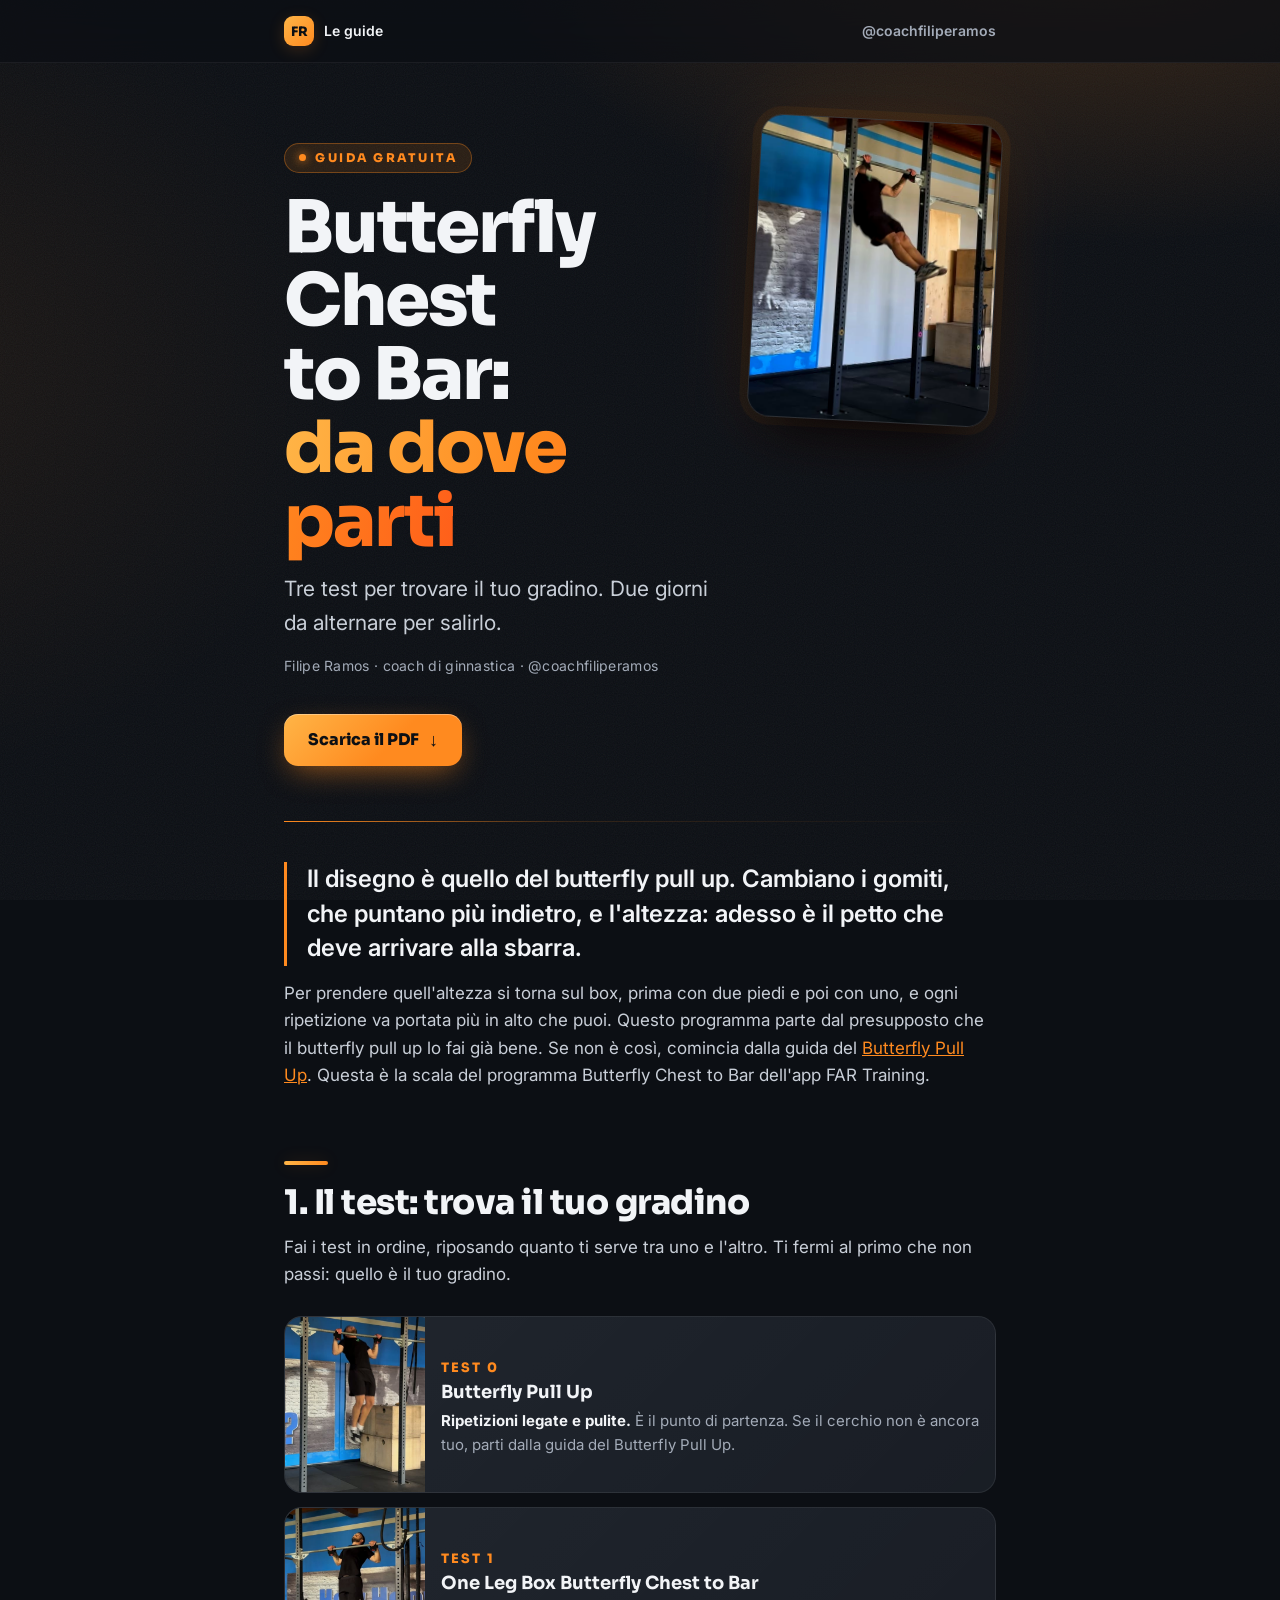
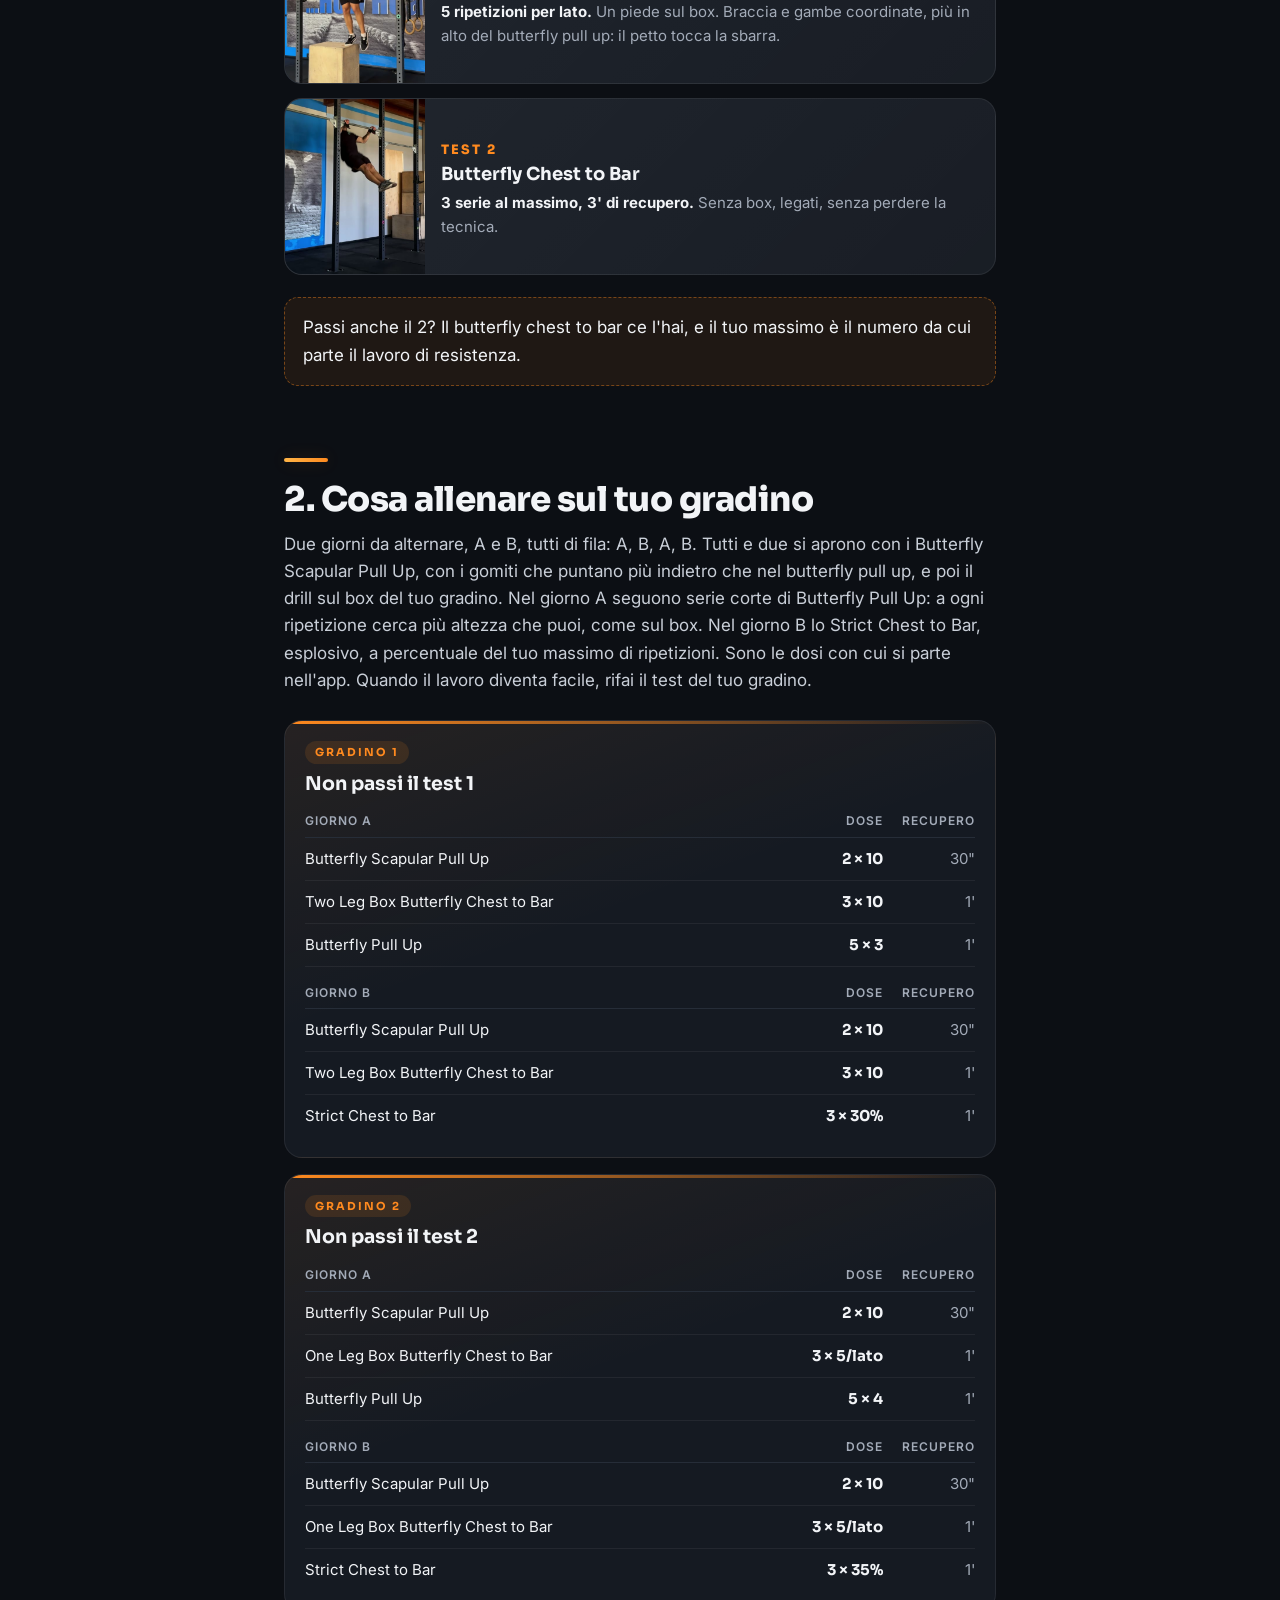
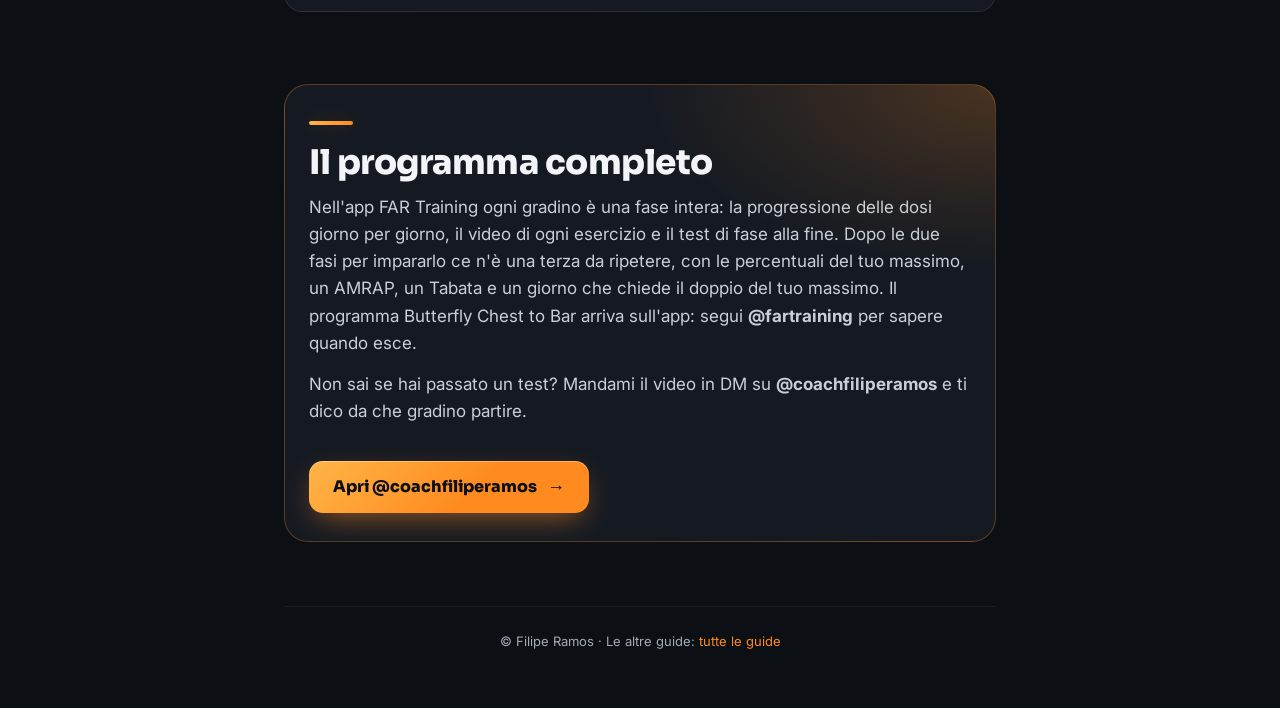
==== butterfly-chest-to-bar/index.html @ 926d88e2 "Guide gratuite: Butterfly Pull Up e Butterfly Chest to Bar Co-Authored-By: Claude Opus 5.5 <noreply@" ====
<!doctype html>
<html lang="it">
<head>
<meta charset="utf-8">
<meta name="viewport" content="width=device-width, initial-scale=1">
<title>Butterfly Chest to Bar: da dove parti · Filipe Ramos</title>
<meta name="description" content="Tre test per trovare il tuo gradino nel Butterfly Chest to Bar, e i due giorni da alternare per salirlo. Guida gratuita di Filipe Ramos.">
<link rel="preconnect" href="https://fonts.googleapis.com">
<link rel="preconnect" href="https://fonts.gstatic.com" crossorigin>
<link href="https://fonts.googleapis.com/css2?family=Sora:wght@700;800&family=Inter:wght@400;600;700&display=swap" rel="stylesheet">
<link rel="stylesheet" href="../stile.css">
</head>
<body>
<main class="guida">
<nav class="barra solo-web"><a class="marchio" href="../"><b>FR</b> Le guide</a><a class="ig" href="https://www.instagram.com/coachfiliperamos/">@coachfiliperamos</a></nav>
<header class="testa">
  <img class="testa-foto solo-web" src="img/butterfly-chest-to-bar.jpg" alt="">
  <p class="etichetta">Guida gratuita</p>
  <h1>Butterfly Chest to Bar:<br><span>da dove parti</span></h1>
  <p class="sotto">Tre test per trovare il tuo gradino. Due giorni da alternare per salirlo.</p>
  <p class="autore">Filipe Ramos · coach di ginnastica · @coachfiliperamos</p>
  <a class="bottone solo-web" href="../pdf/Filipe-Ramos_Butterfly-Chest-to-Bar.pdf" download>Scarica il PDF</a>
</header>

<section>
  <p class="apertura">Il disegno è quello del butterfly pull up. Cambiano i gomiti, che puntano più indietro, e l'altezza: adesso è il petto che deve arrivare alla sbarra.</p>
  <p>Per prendere quell'altezza si torna sul box, prima con due piedi e poi con uno, e ogni ripetizione va portata più in alto che puoi. Questo programma parte dal presupposto che il butterfly pull up lo fai già bene. Se non è così, comincia dalla guida del <a href="../butterfly-pull-up/">Butterfly Pull Up</a>. Questa è la scala del programma Butterfly Chest to Bar dell'app FAR Training.</p>
</section>

<section>
  <h2>1. Il test: trova il tuo gradino</h2>
  <p>Fai i test in ordine, riposando quanto ti serve tra uno e l'altro. Ti fermi al primo che non passi: quello è il tuo gradino.</p>

  <ol class="scala">
    <li>
      <img src="img/butterfly-pull-ups.jpg" alt="Butterfly Pull Up">
      <div><span class="n">0</span><h3>Butterfly Pull Up</h3>
      <p><b>Ripetizioni legate e pulite.</b> È il punto di partenza. Se il cerchio non è ancora tuo, parti dalla guida del Butterfly Pull Up.</p></div>
    </li>
    <li>
      <img src="img/one-leg-box-butterfly-chest-to-bar.jpg" alt="One Leg Box Butterfly Chest to Bar">
      <div><span class="n">1</span><h3>One Leg Box Butterfly Chest to Bar</h3>
      <p><b>5 ripetizioni per lato.</b> Un piede sul box. Braccia e gambe coordinate, più in alto del butterfly pull up: il petto tocca la sbarra.</p></div>
    </li>
    <li>
      <img src="img/butterfly-chest-to-bar.jpg" alt="Butterfly Chest to Bar">
      <div><span class="n">2</span><h3>Butterfly Chest to Bar</h3>
      <p><b>3 serie al massimo, 3' di recupero.</b> Senza box, legati, senza perdere la tecnica.</p></div>
    </li>
  </ol>
  <p class="nota">Passi anche il 2? Il butterfly chest to bar ce l'hai, e il tuo massimo è il numero da cui parte il lavoro di resistenza.</p>
</section>

<section class="pagina-nuova">
  <h2>2. Cosa allenare sul tuo gradino</h2>
  <p>Due giorni da alternare, A e B, tutti di fila: A, B, A, B. Tutti e due si aprono con i Butterfly Scapular Pull Up, con i gomiti che puntano più indietro che nel butterfly pull up, e poi il drill sul box del tuo gradino. Nel giorno A seguono serie corte di Butterfly Pull Up: a ogni ripetizione cerca più altezza che puoi, come sul box. Nel giorno B lo Strict Chest to Bar, esplosivo, a percentuale del tuo massimo di ripetizioni. Sono le dosi con cui si parte nell'app. Quando il lavoro diventa facile, rifai il test del tuo gradino.</p>

  <div class="fasi">
    <div class="fase">
      <h3><span>Gradino 1</span> Non passi il test 1</h3>
      <table>
        <tr><th>Giorno A</th><th>Dose</th><th>Recupero</th></tr>
        <tr><td>Butterfly Scapular Pull Up</td><td>2 × 10</td><td>30"</td></tr>
        <tr><td>Two Leg Box Butterfly Chest to Bar</td><td>3 × 10</td><td>1'</td></tr>
        <tr><td>Butterfly Pull Up</td><td>5 × 3</td><td>1'</td></tr>
        <tr class="giorno"><th>Giorno B</th><th>Dose</th><th>Recupero</th></tr>
        <tr><td>Butterfly Scapular Pull Up</td><td>2 × 10</td><td>30"</td></tr>
        <tr><td>Two Leg Box Butterfly Chest to Bar</td><td>3 × 10</td><td>1'</td></tr>
        <tr><td>Strict Chest to Bar</td><td>3 × 30%</td><td>1'</td></tr>
      </table>
    </div>
    <div class="fase">
      <h3><span>Gradino 2</span> Non passi il test 2</h3>
      <table>
        <tr><th>Giorno A</th><th>Dose</th><th>Recupero</th></tr>
        <tr><td>Butterfly Scapular Pull Up</td><td>2 × 10</td><td>30"</td></tr>
        <tr><td>One Leg Box Butterfly Chest to Bar</td><td>3 × 5/lato</td><td>1'</td></tr>
        <tr><td>Butterfly Pull Up</td><td>5 × 4</td><td>1'</td></tr>
        <tr class="giorno"><th>Giorno B</th><th>Dose</th><th>Recupero</th></tr>
        <tr><td>Butterfly Scapular Pull Up</td><td>2 × 10</td><td>30"</td></tr>
        <tr><td>One Leg Box Butterfly Chest to Bar</td><td>3 × 5/lato</td><td>1'</td></tr>
        <tr><td>Strict Chest to Bar</td><td>3 × 35%</td><td>1'</td></tr>
      </table>
    </div>
  </div>
</section>

<section class="chiusura">
  <h2>Il programma completo</h2>
  <p>Nell'app FAR Training ogni gradino è una fase intera: la progressione delle dosi giorno per giorno, il video di ogni esercizio e il test di fase alla fine. Dopo le due fasi per impararlo ce n'è una terza da ripetere, con le percentuali del tuo massimo, un AMRAP, un Tabata e un giorno che chiede il doppio del tuo massimo. Il programma Butterfly Chest to Bar arriva sull'app: segui <b>@fartraining</b> per sapere quando esce.</p>
  <p>Non sai se hai passato un test? Mandami il video in DM su <b>@coachfiliperamos</b> e ti dico da che gradino partire.</p>
  <a class="bottone solo-web" href="https://www.instagram.com/coachfiliperamos/">Apri @coachfiliperamos</a>
</section>

<footer>© Filipe Ramos · Le altre guide: <a href="../">tutte le guide</a></footer>
</main>
</body>
</html>
---- stile.css ----
:root {
  --fundo: #0c0f14;
  --carta: #151a22;
  --linha: #262d38;
  --testo: #f2f4f7;
  --tenue: #a3abb8;
  --arancio: #FF8A1F;
}
* { box-sizing: border-box; }
html { -webkit-text-size-adjust: 100%; }
body { margin: 0; background: var(--fundo); color: var(--testo); font: 400 17px/1.6 'Inter', system-ui, sans-serif; }
.guida { max-width: 720px; margin: 0 auto; padding: 32px 16px 48px; }
h1, h2, h3 { font-family: 'Sora', 'Inter', sans-serif; line-height: 1.15; margin: 0; }
h1 { font-weight: 800; font-size: clamp(36px, 9vw, 56px); letter-spacing: -1px; }
h2 { font-weight: 800; font-size: 26px; margin: 48px 0 12px; color: var(--arancio); }
h3 { font-weight: 700; font-size: 18px; }
p { margin: 0 0 14px; }
a { color: var(--arancio); }
b { font-weight: 700; }

.testa { padding: 8px 0 24px; border-bottom: 1px solid var(--linha); }
.etichetta { display: inline-block; background: var(--arancio); color: var(--fundo); font: 800 13px/1 'Sora', sans-serif;
  letter-spacing: 2px; text-transform: uppercase; padding: 7px 10px; border-radius: 6px; margin-bottom: 18px; }
.sotto { font-size: 20px; color: var(--tenue); margin-top: 14px; }
.autore { font-size: 14px; color: var(--tenue); }
.bottone { display: inline-block; margin-top: 10px; background: var(--arancio); color: var(--fundo); text-decoration: none;
  font: 800 16px/1 'Sora', sans-serif; padding: 16px 22px; border-radius: 12px; }
.apertura { font-size: 20px; font-weight: 600; margin-top: 28px; }

.scala { list-style: none; padding: 0; margin: 20px 0 0; display: grid; gap: 12px; }
.scala li { display: grid; grid-template-columns: 110px 1fr; gap: 14px; align-items: center; background: var(--carta);
  border: 1px solid var(--linha); border-radius: 14px; overflow: hidden; break-inside: avoid; }
.scala img { width: 110px; height: 138px; object-fit: cover; display: block; }
.scala li div { padding: 10px 14px 10px 0; }
.scala p { margin: 6px 0 0; font-size: 15px; color: var(--tenue); }
.scala p b { color: var(--testo); }
.n { display: inline-flex; width: 30px; height: 30px; border-radius: 15px; background: var(--arancio); color: var(--fundo);
  font: 800 15px/30px 'Sora', sans-serif; justify-content: center; margin-bottom: 6px; }
.nota { margin-top: 16px; color: var(--tenue); }

.fasi { display: grid; gap: 14px; margin-top: 18px; }
.fase { background: var(--carta); border: 1px solid var(--linha); border-radius: 14px; padding: 16px; break-inside: avoid; }
.fase h3 span { display: block; color: var(--arancio); font-size: 13px; letter-spacing: 2px; text-transform: uppercase; margin-bottom: 4px; }
.foto-fase { display: none; }
table { width: 100%; border-collapse: collapse; margin-top: 12px; font-size: 15px; }
th { text-align: left; color: var(--tenue); font-weight: 600; font-size: 12px; text-transform: uppercase; letter-spacing: 1px;
  padding: 0 0 6px; border-bottom: 1px solid var(--linha); }
td { padding: 9px 0; border-bottom: 1px solid var(--linha); vertical-align: top; }
td:nth-child(2), td:nth-child(3), th:nth-child(2), th:nth-child(3) { width: 74px; text-align: right; white-space: nowrap; padding-left: 10px; }
td:nth-child(3), th:nth-child(3) { width: 92px; }
tr:last-child td { border-bottom: 0; }
tr.giorno th { padding-top: 16px; }
td small { color: var(--tenue); font-size: 0.85em; }

.chiusura { margin-top: 8px; }
footer { margin-top: 48px; padding-top: 16px; border-top: 1px solid var(--linha); color: var(--tenue); font-size: 13px; }

/* indice */
.elenco { display: grid; gap: 14px; margin-top: 24px; }
.carta { display: grid; grid-template-columns: 96px 1fr; gap: 14px; align-items: center; background: var(--carta); border: 1px solid var(--linha);
  border-radius: 14px; overflow: hidden; color: var(--testo); text-decoration: none; }
.carta img { width: 96px; height: 120px; object-fit: cover; display: block; }
.carta div { padding: 12px 14px 12px 0; }
.carta p { margin: 6px 0 0; color: var(--tenue); font-size: 15px; }

/* schermo: solo il sito; il PDF usa le regole di sopra e quelle di stampa */
@media screen {
  :root { --arancio-2: #FFB547; --vetro: rgba(255,255,255,0.035); --bagliore: rgba(255,138,31,0.18); }
  html { scroll-behavior: smooth; }
  body {
    background:
      radial-gradient(900px 520px at 85% -120px, rgba(255,138,31,0.22), transparent 70%),
      radial-gradient(700px 600px at -10% 40%, rgba(255,138,31,0.07), transparent 70%),
      var(--fundo);
    background-attachment: fixed;
  }
  html, body { overflow-x: clip; }
  body::before { content: ""; position: fixed; inset: 0; pointer-events: none; z-index: 0; opacity: .06;
    background-image: url("data:image/svg+xml,%3Csvg xmlns='http://www.w3.org/2000/svg' width='160' height='160'%3E%3Cfilter id='g'%3E%3CfeTurbulence type='fractalNoise' baseFrequency='.9' numOctaves='2' stitchTiles='stitch'/%3E%3C/filter%3E%3Crect width='100%25' height='100%25' filter='url(%23g)'/%3E%3C/svg%3E"); }
  ::selection { background: var(--arancio); color: var(--fundo); }
  .guida { position: relative; z-index: 1; max-width: 760px; padding-top: 0; }

  /* barra in alto */
  .barra { position: sticky; top: 0; z-index: 5; display: flex; justify-content: space-between; align-items: center;
    margin: 0 calc(50% - 50vw); padding: 14px calc(50vw - 50%); background: rgba(12,15,20,0.72); backdrop-filter: blur(14px);
    -webkit-backdrop-filter: blur(14px); border-bottom: 1px solid rgba(255,255,255,0.06); }
  .barra a { color: var(--testo); text-decoration: none; font: 600 14px/1 'Inter', sans-serif; }
  .marchio { display: inline-flex; align-items: center; gap: 10px; }
  .marchio b { display: inline-grid; place-items: center; width: 30px; height: 30px; border-radius: 9px; font: 800 13px/1 'Sora', sans-serif;
    color: var(--fundo); background: linear-gradient(135deg, var(--arancio-2), var(--arancio)); box-shadow: 0 4px 16px var(--bagliore); }
  .barra .ig { color: var(--tenue); transition: color .2s; }
  .barra .ig:hover { color: var(--arancio); }

  /* testata con foto */
  .testa { position: relative; padding: 56px 0 40px; border-bottom: 0; isolation: isolate; }
  .testa::after { content: ""; position: absolute; left: 0; right: 0; bottom: 0; height: 1px;
    background: linear-gradient(90deg, var(--arancio), rgba(255,138,31,0.15) 40%, transparent); }
  .testa > :not(.testa-foto):not(.ventaglio) { position: relative; z-index: 1; }
  .testa-foto { position: absolute; z-index: 0; top: 24px; right: -16px; width: 62%; max-width: 340px; aspect-ratio: 4 / 5;
    object-fit: cover; opacity: .7; filter: saturate(1.1) contrast(1.05);
    -webkit-mask-image: linear-gradient(to left, #000 35%, transparent), linear-gradient(to top, transparent, #000 40%);
    -webkit-mask-composite: source-in; mask-image: linear-gradient(to left, #000 35%, transparent), linear-gradient(to top, transparent, #000 40%);
    mask-composite: intersect; }
  h1 { font-size: clamp(42px, 11vw, 72px); letter-spacing: -2px; line-height: 1.02; text-wrap: balance; }
  h1 span { background: linear-gradient(100deg, var(--arancio-2), var(--arancio) 55%, #ff5e1a);
    -webkit-background-clip: text; background-clip: text; color: transparent; }
  .etichetta { background: rgba(255,138,31,0.12); color: var(--arancio); border: 1px solid rgba(255,138,31,0.35);
    border-radius: 999px; padding: 8px 14px; font-size: 12px; letter-spacing: 2.5px; }
  .etichetta::before { content: ""; display: inline-block; width: 7px; height: 7px; border-radius: 50%; background: var(--arancio);
    margin-right: 9px; vertical-align: 1px; box-shadow: 0 0 10px var(--arancio); animation: battito 2s ease-in-out infinite; }
  .sotto { font-size: clamp(18px, 4.6vw, 21px); color: #c9cfd8; max-width: 30ch; }
  .autore { margin-top: 16px; letter-spacing: .3px; }

  .bottone { position: relative; display: inline-flex; align-items: center; gap: 10px; margin-top: 22px; padding: 17px 24px;
    background: linear-gradient(135deg, var(--arancio-2), var(--arancio) 60%); border-radius: 14px;
    box-shadow: 0 10px 30px -8px rgba(255,138,31,0.6), inset 0 1px 0 rgba(255,255,255,0.35);
    transition: transform .2s ease, box-shadow .2s ease; }
  .bottone::after { content: "→"; font-size: 18px; transition: transform .2s ease; }
  .bottone[download]::after { content: "↓"; }
  .bottone:hover { transform: translateY(-2px); box-shadow: 0 16px 40px -8px rgba(255,138,31,0.75), inset 0 1px 0 rgba(255,255,255,0.35); }
  .bottone:hover::after { transform: translateX(3px); }
  .bottone[download]:hover::after { transform: translateY(2px); }

  /* testo */
  .apertura { font-size: clamp(20px, 5vw, 24px); line-height: 1.45; margin-top: 40px; padding-left: 20px;
    border-left: 3px solid var(--arancio); color: var(--testo); }
  section > p:not(.apertura):not(.nota) { color: #c9cfd8; }
  h2 { position: relative; margin-top: 72px; padding-top: 22px; font-size: clamp(26px, 6.4vw, 34px); letter-spacing: -.5px;
    color: var(--testo); }
  h2::before { content: ""; position: absolute; top: 0; left: 0; width: 44px; height: 4px; border-radius: 4px;
    background: linear-gradient(90deg, var(--arancio-2), var(--arancio)); box-shadow: 0 0 16px var(--bagliore); }

  /* la scala dei test */
  .scala { position: relative; gap: 14px; margin-top: 28px; }
  .scala li { position: relative; grid-template-columns: 100px 1fr; gap: 16px;
    background: linear-gradient(135deg, rgba(255,255,255,0.05), rgba(255,255,255,0.015)), var(--carta);
    border: 1px solid rgba(255,255,255,0.07); border-radius: 18px;
    transition: transform .25s ease, border-color .25s ease, box-shadow .25s ease; }
  .scala li:hover { transform: translateY(-3px); border-color: rgba(255,138,31,0.45); box-shadow: 0 18px 40px -18px rgba(255,138,31,0.45); }
  .scala img { width: 100px; height: 100%; min-height: 130px; transition: transform .5s ease; }
  .scala li:hover img { transform: scale(1.06); }
  .scala li div { padding: 14px 16px 14px 0; }
  .scala h3 { font-size: 18px; }
  .n { width: auto; height: auto; padding: 0; background: none; border-radius: 0; font: 800 13px/1 'Sora', sans-serif;
    letter-spacing: 2px; color: var(--arancio); margin-bottom: 8px; }
  .n::before { content: "TEST\00a0"; }
  .nota { margin-top: 22px; padding: 16px 18px; border-radius: 14px; background: rgba(255,138,31,0.08);
    border: 1px dashed rgba(255,138,31,0.4); color: var(--testo); }

  /* fasi */
  .fasi { gap: 16px; margin-top: 26px; }
  .fase { position: relative; overflow: hidden; padding: 20px; border-radius: 18px; border: 1px solid rgba(255,255,255,0.07);
    background: linear-gradient(160deg, rgba(255,138,31,0.07), transparent 45%), var(--carta);
    transition: border-color .25s ease, transform .25s ease; }
  .fase::before { content: ""; position: absolute; inset: 0 0 auto; height: 3px; background: linear-gradient(90deg, var(--arancio), transparent); }
  .fase:hover { border-color: rgba(255,138,31,0.35); transform: translateY(-2px); }
  .fase h3 { font-size: 19px; }
  .fase h3 span { display: table; margin-bottom: 10px; padding: 5px 10px; border-radius: 999px;
    background: rgba(255,138,31,0.12); font-size: 11px; }
  table { margin-top: 16px; }
  td { border-bottom-color: rgba(255,255,255,0.06); }
  td:nth-child(2) { font-family: 'Sora', sans-serif; font-weight: 700; color: var(--testo); }
  td:nth-child(3) { color: var(--tenue); }
  tr:not(:first-child):hover td { color: var(--arancio); }

  /* chiusura */
  .chiusura { position: relative; margin-top: 72px; padding: 8px 24px 28px; border-radius: 24px; overflow: hidden;
    background: radial-gradient(500px 260px at 100% 0, rgba(255,138,31,0.22), transparent 70%), var(--carta);
    border: 1px solid rgba(255,138,31,0.3); }
  .chiusura h2 { margin-top: 28px; }

  footer { margin-top: 64px; padding: 24px 0 8px; text-align: center; border-top: 1px solid rgba(255,255,255,0.06); }
  footer a { text-decoration: none; }

  /* indice */
  .ventaglio { position: absolute; z-index: 0; top: 40px; right: -8px; width: 52%; max-width: 330px; height: 260px; opacity: .55;
    -webkit-mask-image: linear-gradient(to left, #000 40%, transparent); mask-image: linear-gradient(to left, #000 40%, transparent); }
  .ventaglio img { position: absolute; top: 0; width: 46%; aspect-ratio: 4 / 5; object-fit: cover; border-radius: 14px;
    border: 1px solid rgba(255,255,255,0.12); box-shadow: 0 20px 40px -12px rgba(0,0,0,0.8); }
  .ventaglio img:nth-child(1) { right: 44%; transform: rotate(-9deg) translateY(26px); }
  .ventaglio img:nth-child(2) { right: 24%; transform: rotate(-2deg); z-index: 1; }
  .ventaglio img:nth-child(3) { right: 2%; transform: rotate(7deg) translateY(22px); }

  .elenco { grid-template-columns: 1fr; gap: 18px; margin-top: 36px; }
  .carta { position: relative; grid-template-columns: 1fr; gap: 0; border-radius: 20px; border: 1px solid rgba(255,255,255,0.07);
    background: var(--carta);
    transition: transform .3s ease, border-color .3s ease, box-shadow .3s ease; }
  .carta img { width: 100%; height: auto; aspect-ratio: 16 / 10; object-position: 50% 30%; transition: transform .6s ease; }
  .carta::after { content: ""; position: absolute; left: 0; right: 0; top: 0; aspect-ratio: 16 / 10;
    background: linear-gradient(to top, var(--carta) 2%, rgba(21,26,34,0.85) 22%, transparent 60%); pointer-events: none; }
  .carta div { position: relative; z-index: 1; padding: 0 20px 22px; margin-top: -28px; }
  .carta h3 { font-size: 22px; }
  .numero { position: absolute; z-index: 2; top: 14px; left: 14px; padding: 7px 11px; border-radius: 999px;
    background: rgba(12,15,20,0.7); backdrop-filter: blur(8px); -webkit-backdrop-filter: blur(8px);
    border: 1px solid rgba(255,255,255,0.12); font: 800 12px/1 'Sora', sans-serif; letter-spacing: 1.5px; color: var(--arancio); }
  .vai { display: inline-flex; align-items: center; gap: 8px; margin-top: 14px; font: 700 14px/1 'Sora', sans-serif; color: var(--arancio); }
  .vai::after { content: "→"; transition: transform .2s ease; }
  .carta:hover { transform: translateY(-4px); border-color: rgba(255,138,31,0.45); box-shadow: 0 24px 50px -20px rgba(255,138,31,0.5); }
  .carta:hover img { transform: scale(1.05); }
  .carta:hover .vai::after { transform: translateX(4px); }
  .carta:focus-visible, .bottone:focus-visible, .barra a:focus-visible { outline: 2px solid var(--arancio); outline-offset: 3px; }

  @media (min-width: 680px) {
    .guida { padding-left: 24px; padding-right: 24px; }
    .barra { padding-top: 16px; padding-bottom: 16px; }
    .testa { padding: 80px 0 56px; }
    .testa > :not(.testa-foto):not(.ventaglio) { max-width: 62%; }
    .testa .sotto { max-width: 26ch; }
    .testa-foto { top: 56px; right: 0; width: 34%; opacity: 1; border-radius: 22px; transform: rotate(3deg);
      -webkit-mask-image: none; mask-image: none; border: 1px solid rgba(255,255,255,0.12);
      box-shadow: 0 30px 60px -20px rgba(0,0,0,0.9), 0 0 0 8px rgba(255,138,31,0.06), 0 0 80px -10px var(--bagliore); }
    .ventaglio { top: 70px; right: 0; width: 40%; height: 300px; opacity: 1; -webkit-mask-image: none; mask-image: none; }
    .elenco { grid-template-columns: 1fr 1fr; }
    .carta img, .carta::after { aspect-ratio: 4 / 4; }
    .scala li { grid-template-columns: 140px 1fr; }
    .scala img { width: 140px; min-height: 175px; }
  }

  @media (prefers-reduced-motion: no-preference) {
    /* il testo della testata non si anima: deve essere leggibile subito, anche se l'animazione non parte */
    .testa-foto, .ventaglio { animation: appare 1.2s ease both; }
    @supports (animation-timeline: view()) {
      .scala li, .fase, .carta, .chiusura, .nota { animation: sale linear both; animation-timeline: view(); animation-range: entry 0% entry 40%; }
    }
  }
  @media (prefers-reduced-motion: reduce) { .etichetta::before { animation: none; } }
}
/* translate e non transform: così l'hover (che usa transform) continua a funzionare */
@keyframes sale { from { opacity: 0; translate: 0 24px; } to { opacity: 1; translate: 0 0; } }
@keyframes appare { from { opacity: 0; } }
@keyframes battito { 50% { opacity: .35; } }

@page { size: A4; margin: 0; }
@media print {
  html, body { background: var(--fundo); -webkit-print-color-adjust: exact; print-color-adjust: exact; }
  body { font-size: 12px; line-height: 1.5; }
  .guida { max-width: none; padding: 12mm 13mm 0; }
  .solo-web, footer { display: none; }
  .testa { padding: 0 0 12px; }
  .etichetta { margin-bottom: 10px; font-size: 10px; }
  h1 { font-size: 38px; }
  h2 { margin: 18px 0 8px; font-size: 19px; }
  h3 { font-size: 14px; }
  .sotto { font-size: 14px; margin-top: 8px; }
  .autore { font-size: 11px; margin: 0; }
  .apertura { font-size: 14px; margin-top: 14px; }
  p { margin-bottom: 8px; }
  .scala { grid-template-columns: 1fr 1fr; gap: 8px; margin-top: 10px; }
  .scala li { grid-template-columns: 76px 1fr; gap: 10px; }
  .scala img { width: 76px; height: 98px; }
  .scala p { font-size: 11px; }
  .scala.tre { grid-template-columns: 1fr 1fr 1fr; }
  .scala.tre li { grid-template-columns: 64px 1fr; gap: 8px; }
  .scala.tre img { width: 64px; height: 92px; }
  .scala.tre h3 { font-size: 12px; }
  .scala.tre p { font-size: 10px; }
  .n { width: 22px; height: 22px; font-size: 12px; line-height: 22px; margin-bottom: 3px; }
  .nota { margin-top: 10px; }
  .pagina-nuova { break-before: page; padding-top: 12mm; }
  .pagina-nuova h2 { margin-top: 0; }
  .fasi { grid-template-columns: 1fr 1fr; gap: 8px; margin-top: 10px; }
  .fasi.tre { grid-template-columns: 1fr 1fr 1fr; }
  .fasi.tre table { font-size: 10px; }
  .fasi.tre th { font-size: 8px; letter-spacing: 0.5px; }
  .fasi.tre td:nth-child(2), .fasi.tre th:nth-child(2) { width: 50px; }
  .fasi.tre td:nth-child(3), .fasi.tre th:nth-child(3) { width: 46px; }
  .fase { padding: 10px 12px; }
  .fase h3 span { font-size: 10px; }
  table { font-size: 11px; margin-top: 6px; }
  th { font-size: 9px; }
  tr.giorno th { padding-top: 8px; }
  /* nove gradini con due giorni ciascuno: devono stare in una pagina */
  .fasi.compatta { gap: 6px; }
  .fasi.compatta .fase { padding: 7px 9px; }
  .fasi.compatta h3 { font-size: 12px; }
  .fasi.compatta h3 span { margin-bottom: 1px; font-size: 9px; }
  .fasi.compatta table { font-size: 9px; line-height: 1.3; margin-top: 3px; }
  .fasi.compatta th { font-size: 7px; padding-bottom: 2px; }
  .fasi.compatta tr.giorno th { padding-top: 5px; }
  .fasi.compatta td { padding: 2.5px 0; }
  .fasi.compatta td:nth-child(2), .fasi.compatta th:nth-child(2) { width: 46px; }
  .fasi.compatta td:nth-child(3), .fasi.compatta th:nth-child(3) { width: 34px; }
  td { padding: 5px 0; }
  td:nth-child(2), th:nth-child(2) { width: 54px; }
  td:nth-child(3), th:nth-child(3) { width: 62px; }
  .chiusura { break-inside: avoid; margin-top: 0; }
  .chiusura h2 { margin-top: 16px; }
}
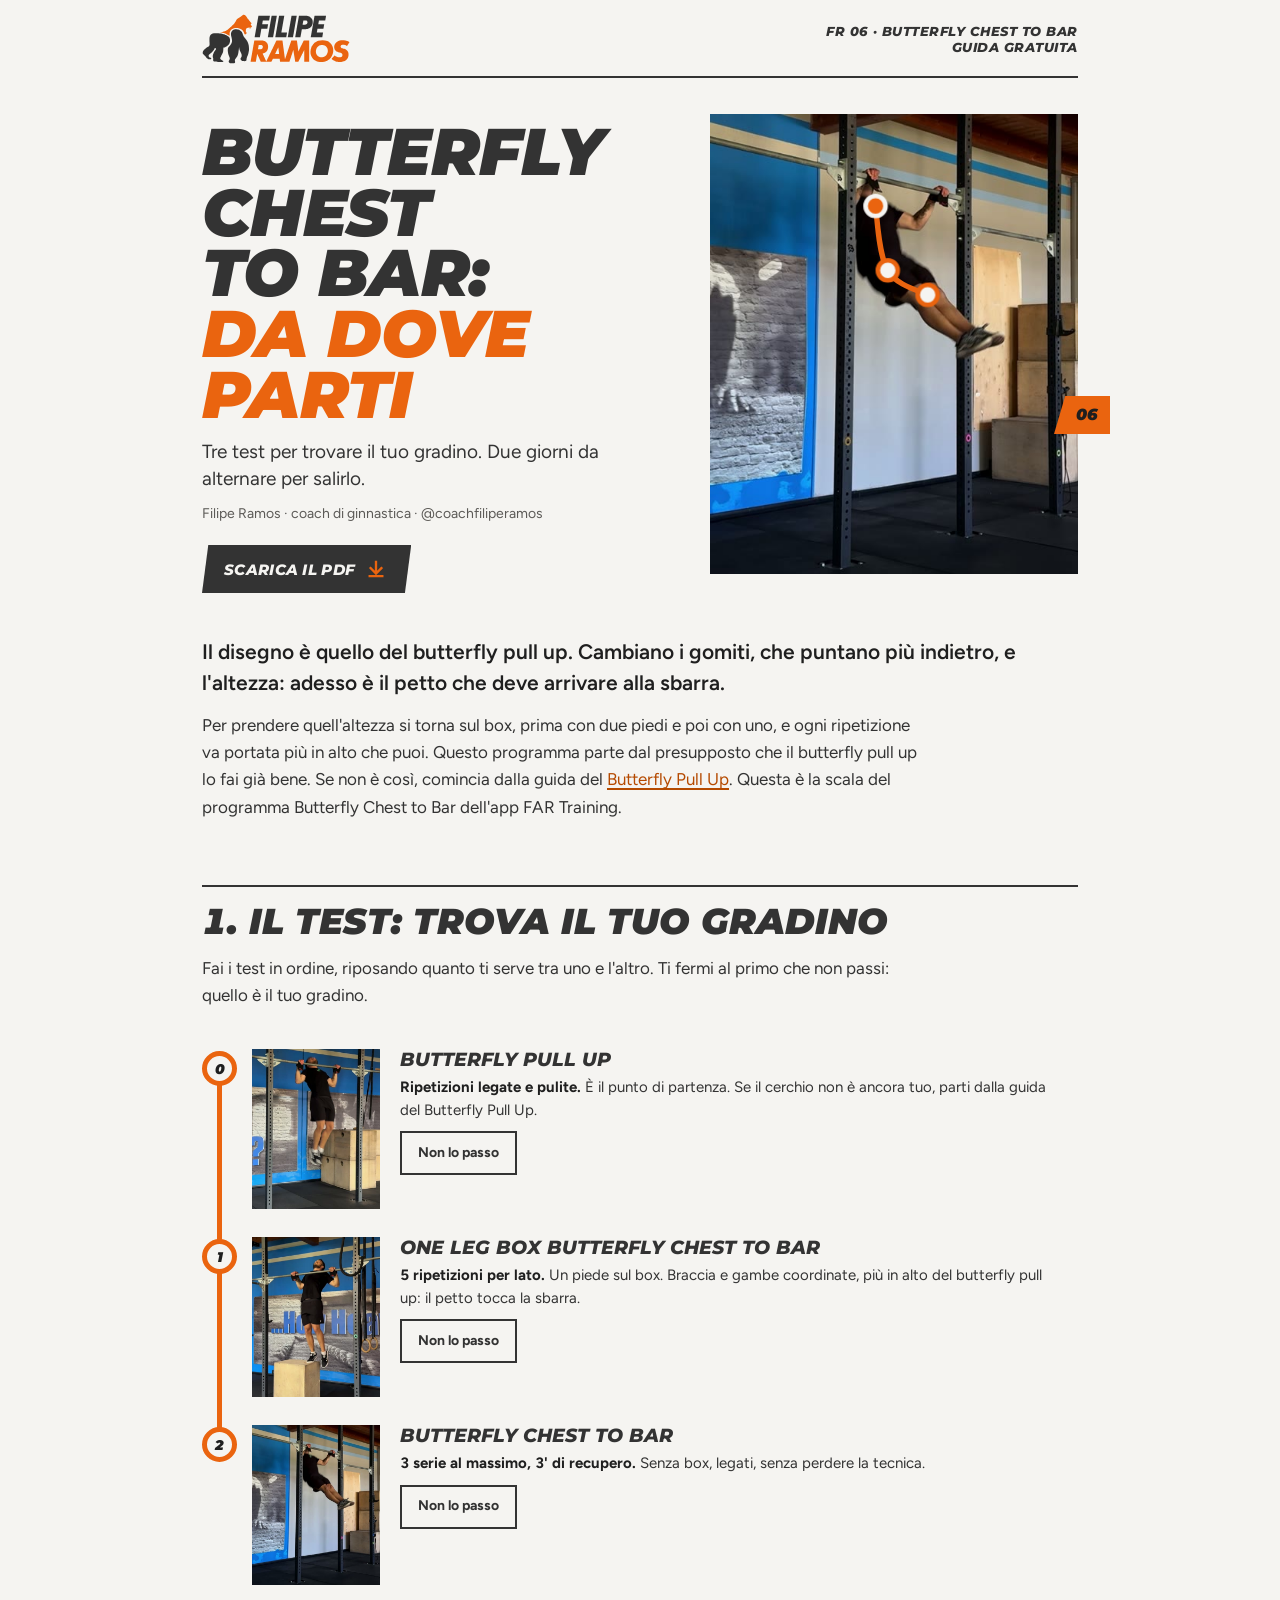
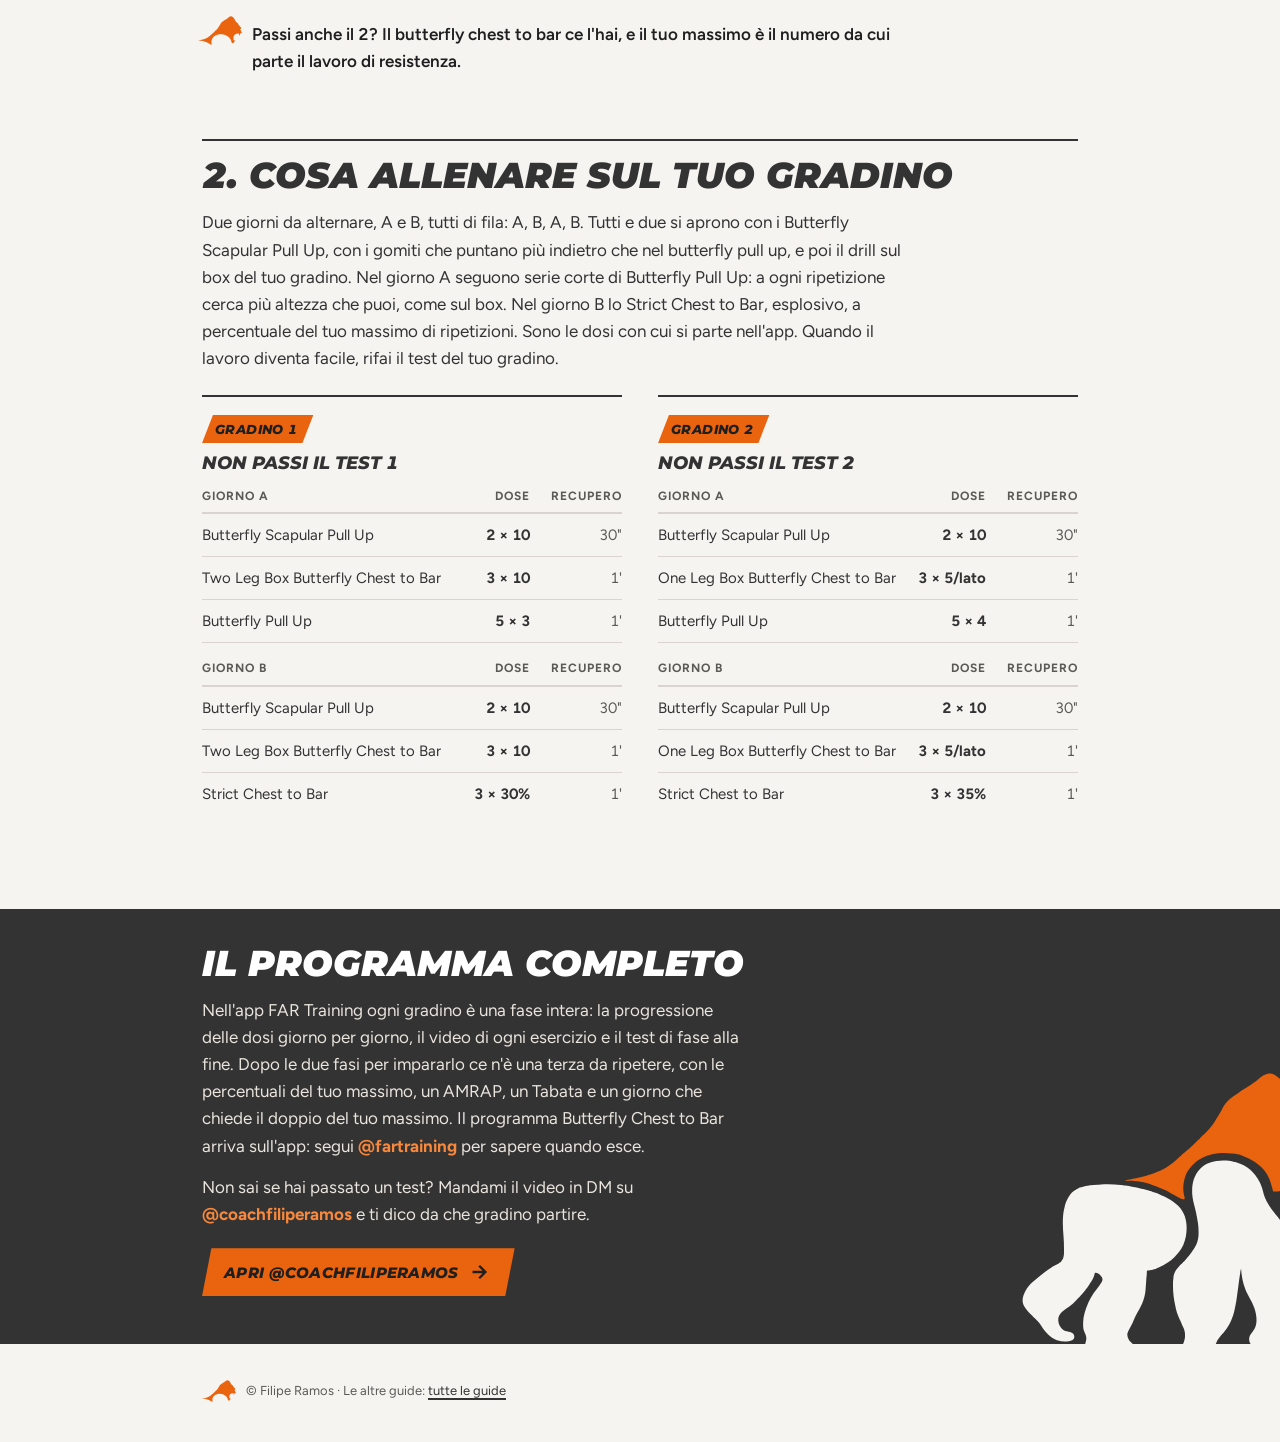
==== commit 493be36e: "Guide: nuovo visual "guida di vie" con la marca di Filipe Ramos Fondo gesso, grafite e arancio della" ====
--- a/butterfly-chest-to-bar/index.html
+++ b/butterfly-chest-to-bar/index.html
@@ -7,15 +7,17 @@
 <meta name="description" content="Tre test per trovare il tuo gradino nel Butterfly Chest to Bar, e i due giorni da alternare per salirlo. Guida gratuita di Filipe Ramos.">
 <link rel="preconnect" href="https://fonts.googleapis.com">
 <link rel="preconnect" href="https://fonts.gstatic.com" crossorigin>
-<link href="https://fonts.googleapis.com/css2?family=Sora:wght@700;800&family=Inter:wght@400;600;700&display=swap" rel="stylesheet">
+<link href="https://fonts.googleapis.com/css2?family=Montserrat:ital,wght@1,800;1,900&family=Figtree:wght@400;600;700&display=swap" rel="stylesheet">
 <link rel="stylesheet" href="../stile.css">
+<link rel="icon" href="../marchio/testa.svg" type="image/svg+xml">
+<script src="../via.js" defer></script>
 </head>
 <body>
 <main class="guida">
-<nav class="barra solo-web"><a class="marchio" href="../"><b>FR</b> Le guide</a><a class="ig" href="https://www.instagram.com/coachfiliperamos/">@coachfiliperamos</a></nav>
+<div class="testata"><a class="logo" href="https://filiperamos1709-byte.github.io/guide/"><img src="../marchio/logo.svg" alt="Filipe Ramos: tutte le guide" width="171" height="58"></a><p class="testa-pagina">FR 06 · Butterfly Chest to Bar<br>Guida gratuita</p></div>
+<span class="linguetta solo-web" style="--n:6" aria-hidden="true">06</span>
 <header class="testa">
-  <img class="testa-foto solo-web" src="img/butterfly-chest-to-bar.jpg" alt="">
-  <p class="etichetta">Guida gratuita</p>
+  <figure class="topo solo-web"><img src="img/butterfly-chest-to-bar.jpg" alt="" width="480" height="600"><svg class="traccia" viewBox="0 0 480 600" preserveAspectRatio="xMidYMin slice" aria-hidden="true"><path d="M284 236 C275 231 243 224 232 204 C220 185 218 134 216 120" pathLength="1"/><circle cx="284" cy="236" r="13"/><circle cx="232" cy="204" r="13"/><circle cx="216" cy="120" r="13"/></svg></figure>
   <h1>Butterfly Chest to Bar:<br><span>da dove parti</span></h1>
   <p class="sotto">Tre test per trovare il tuo gradino. Due giorni da alternare per salirlo.</p>
   <p class="autore">Filipe Ramos · coach di ginnastica · @coachfiliperamos</p>
@@ -24,7 +26,7 @@
 
 <section>
   <p class="apertura">Il disegno è quello del butterfly pull up. Cambiano i gomiti, che puntano più indietro, e l'altezza: adesso è il petto che deve arrivare alla sbarra.</p>
-  <p>Per prendere quell'altezza si torna sul box, prima con due piedi e poi con uno, e ogni ripetizione va portata più in alto che puoi. Questo programma parte dal presupposto che il butterfly pull up lo fai già bene. Se non è così, comincia dalla guida del <a href="../butterfly-pull-up/">Butterfly Pull Up</a>. Questa è la scala del programma Butterfly Chest to Bar dell'app FAR Training.</p>
+  <p>Per prendere quell'altezza si torna sul box, prima con due piedi e poi con uno, e ogni ripetizione va portata più in alto che puoi. Questo programma parte dal presupposto che il butterfly pull up lo fai già bene. Se non è così, comincia dalla guida del <a href="https://filiperamos1709-byte.github.io/guide/butterfly-pull-up/">Butterfly Pull Up</a>. Questa è la scala del programma Butterfly Chest to Bar dell'app FAR Training.</p>
 </section>
 
 <section>
@@ -86,13 +88,14 @@
 </section>
 
 <section class="chiusura">
+  <img class="gorilla" src="../marchio/gorilla-gesso.svg" alt="" width="300" height="297">
   <h2>Il programma completo</h2>
   <p>Nell'app FAR Training ogni gradino è una fase intera: la progressione delle dosi giorno per giorno, il video di ogni esercizio e il test di fase alla fine. Dopo le due fasi per impararlo ce n'è una terza da ripetere, con le percentuali del tuo massimo, un AMRAP, un Tabata e un giorno che chiede il doppio del tuo massimo. Il programma Butterfly Chest to Bar arriva sull'app: segui <b>@fartraining</b> per sapere quando esce.</p>
   <p>Non sai se hai passato un test? Mandami il video in DM su <b>@coachfiliperamos</b> e ti dico da che gradino partire.</p>
   <a class="bottone solo-web" href="https://www.instagram.com/coachfiliperamos/">Apri @coachfiliperamos</a>
 </section>
 
-<footer>© Filipe Ramos · Le altre guide: <a href="../">tutte le guide</a></footer>
+<footer><img src="../marchio/testa.svg" alt="" width="34" height="22"><span>© Filipe Ramos · Le altre guide: <a href="../">tutte le guide</a></span></footer>
 </main>
 </body>
 </html>
--- a/stile.css
+++ b/stile.css
@@ -1,288 +1,268 @@
+/* Le guide di Filipe Ramos: una guida di vie.
+   Gesso, grafite e l'arancio della marca. L'inclinazione del logo (10°) decide ogni taglio obliquo. */
 :root {
-  --fundo: #0c0f14;
-  --carta: #151a22;
-  --linha: #262d38;
-  --testo: #f2f4f7;
-  --tenue: #a3abb8;
-  --arancio: #FF8A1F;
+  --gesso: #F5F4F1;
+  --carta: #FFFFFF;
+  --grafite: #333333;
+  --nero: #1F1F1F;
+  --tenue: #5C5A57;
+  --filetto: #D9D5CE;
+  --arancio: #EA640F;
+  --arancio-testo: #B54A00;
+  --display: 'Montserrat', 'Figtree', sans-serif;
+  --lettura: 'Figtree', system-ui, sans-serif;
+  --inclinato: polygon(10% 0, 100% 0, 90% 100%, 0 100%);
+  --freccia: url("data:image/svg+xml,%3Csvg xmlns='http://www.w3.org/2000/svg' viewBox='0 0 20 20'%3E%3Cpath d='M3 10h12M10 4l6 6-6 6' fill='none' stroke='%23000' stroke-width='2.6' stroke-linecap='square'/%3E%3C/svg%3E");
+  --giu: url("data:image/svg+xml,%3Csvg xmlns='http://www.w3.org/2000/svg' viewBox='0 0 20 20'%3E%3Cpath d='M10 2v12M4 9l6 6 6-6M3 18h14' fill='none' stroke='%23000' stroke-width='2.6' stroke-linecap='square'/%3E%3C/svg%3E");
+  --bandiera: url("data:image/svg+xml,%3Csvg xmlns='http://www.w3.org/2000/svg' viewBox='0 0 24 30'%3E%3Cpath d='M3 1h3v29H3z'/%3E%3Cpath d='M6 2h16l-5 6 5 6H6z'/%3E%3C/svg%3E");
 }
 * { box-sizing: border-box; }
-html { -webkit-text-size-adjust: 100%; }
-body { margin: 0; background: var(--fundo); color: var(--testo); font: 400 17px/1.6 'Inter', system-ui, sans-serif; }
-.guida { max-width: 720px; margin: 0 auto; padding: 32px 16px 48px; }
-h1, h2, h3 { font-family: 'Sora', 'Inter', sans-serif; line-height: 1.15; margin: 0; }
-h1 { font-weight: 800; font-size: clamp(36px, 9vw, 56px); letter-spacing: -1px; }
-h2 { font-weight: 800; font-size: 26px; margin: 48px 0 12px; color: var(--arancio); }
-h3 { font-weight: 700; font-size: 18px; }
-p { margin: 0 0 14px; }
-a { color: var(--arancio); }
-b { font-weight: 700; }
-
-.testa { padding: 8px 0 24px; border-bottom: 1px solid var(--linha); }
-.etichetta { display: inline-block; background: var(--arancio); color: var(--fundo); font: 800 13px/1 'Sora', sans-serif;
-  letter-spacing: 2px; text-transform: uppercase; padding: 7px 10px; border-radius: 6px; margin-bottom: 18px; }
-.sotto { font-size: 20px; color: var(--tenue); margin-top: 14px; }
+html { -webkit-text-size-adjust: 100%; scrollbar-color: var(--grafite) var(--gesso); }
+body { margin: 0; position: relative; background: var(--gesso); color: var(--grafite);
+  font: 400 17px/1.6 var(--lettura); font-variant-numeric: tabular-nums; }
+.guida { max-width: 760px; margin: 0 auto; padding: 0 16px 40px; }
+h1, h2, h3 { font-family: var(--display); font-style: italic; text-transform: uppercase; margin: 0; text-wrap: balance; }
+h1 { font-weight: 900; font-size: clamp(40px, 12vw, 66px); line-height: .92; letter-spacing: -0.01em; margin: 22px 0 12px; }
+h1 span { color: var(--arancio); }
+h2 { font-weight: 900; font-size: clamp(26px, 7.4vw, 36px); line-height: 1; margin: 64px 0 16px; padding-top: 16px;
+  border-top: 2px solid var(--grafite); }
+h3 { font-weight: 800; font-size: 17px; line-height: 1.12; }
+p { margin: 0 0 14px; max-width: 65ch; }
+a { color: var(--arancio-testo); text-decoration-thickness: 2px; text-underline-offset: 3px; }
+b { font-weight: 700; color: var(--nero); }
+::selection { background: var(--arancio); color: var(--nero); }
+:focus-visible { outline: 3px solid var(--arancio); outline-offset: 3px; }
+
+/* testata */
+.testata { display: flex; justify-content: space-between; align-items: center; gap: 16px; padding: 14px 0 12px;
+  border-bottom: 2px solid var(--grafite); }
+.logo { display: block; line-height: 0; }
+.logo img { height: 42px; width: auto; }
+.testa-pagina { margin: 0; text-align: right; font: italic 800 12px/1.25 var(--display); text-transform: uppercase; letter-spacing: .04em; }
+
+/* apertura della guida */
+.testa { padding: 0 0 8px; }
+.topo { position: relative; margin: 0 -16px; aspect-ratio: 1 / 1; overflow: hidden; background: var(--grafite); }
+.topo img { width: 100%; height: 100%; object-fit: cover; object-position: 50% 0; display: block; }
+.traccia { position: absolute; inset: 0; width: 100%; height: 100%; overflow: visible; }
+.traccia path { fill: none; stroke: var(--arancio); stroke-width: 7; stroke-linecap: round; }
+.traccia circle { fill: var(--gesso); stroke: var(--arancio); stroke-width: 6; }
+.traccia circle:last-child { fill: var(--arancio); stroke: var(--gesso); }
+.linguetta { position: absolute; right: 0; top: calc(92px + var(--n, 0) * 40px); z-index: 2; width: 48px; padding: 11px 0 11px 10px;
+  background: var(--arancio); color: var(--nero); font: italic 900 16px/1 var(--display); text-align: center;
+  clip-path: polygon(20% 0, 100% 0, 100% 100%, 0 100%); }
+.sotto { font-size: 19px; line-height: 1.45; margin-bottom: 10px; }
 .autore { font-size: 14px; color: var(--tenue); }
-.bottone { display: inline-block; margin-top: 10px; background: var(--arancio); color: var(--fundo); text-decoration: none;
-  font: 800 16px/1 'Sora', sans-serif; padding: 16px 22px; border-radius: 12px; }
-.apertura { font-size: 20px; font-weight: 600; margin-top: 28px; }
-
-.scala { list-style: none; padding: 0; margin: 20px 0 0; display: grid; gap: 12px; }
-.scala li { display: grid; grid-template-columns: 110px 1fr; gap: 14px; align-items: center; background: var(--carta);
-  border: 1px solid var(--linha); border-radius: 14px; overflow: hidden; break-inside: avoid; }
-.scala img { width: 110px; height: 138px; object-fit: cover; display: block; }
-.scala li div { padding: 10px 14px 10px 0; }
-.scala p { margin: 6px 0 0; font-size: 15px; color: var(--tenue); }
-.scala p b { color: var(--testo); }
-.n { display: inline-flex; width: 30px; height: 30px; border-radius: 15px; background: var(--arancio); color: var(--fundo);
-  font: 800 15px/30px 'Sora', sans-serif; justify-content: center; margin-bottom: 6px; }
-.nota { margin-top: 16px; color: var(--tenue); }
-
-.fasi { display: grid; gap: 14px; margin-top: 18px; }
-.fase { background: var(--carta); border: 1px solid var(--linha); border-radius: 14px; padding: 16px; break-inside: avoid; }
-.fase h3 span { display: block; color: var(--arancio); font-size: 13px; letter-spacing: 2px; text-transform: uppercase; margin-bottom: 4px; }
+.bottone { display: inline-flex; align-items: center; gap: 12px; margin-top: 6px; padding: 15px 26px 15px 22px;
+  background: var(--grafite); color: var(--gesso); text-decoration: none; font: italic 800 15px/1 var(--display);
+  text-transform: uppercase; letter-spacing: .02em; clip-path: polygon(3% 0, 100% 0, 97% 100%, 0 100%);
+  transition: background-color .2s ease-out; }
+.bottone::after { content: ""; width: 18px; height: 18px; background: var(--arancio); -webkit-mask: var(--freccia) center / contain no-repeat;
+  mask: var(--freccia) center / contain no-repeat; transition: transform .2s ease-out; }
+.bottone[download]::after { -webkit-mask-image: var(--giu); mask-image: var(--giu); }
+.bottone:hover { background: var(--nero); }
+.bottone:hover::after { transform: translateX(3px); }
+.bottone[download]:hover::after { transform: translateY(2px); }
+.bottone:focus-visible { outline: none; background: var(--nero); box-shadow: inset 0 -4px 0 var(--arancio); }
+
+.apertura { font-size: 21px; line-height: 1.45; font-weight: 600; color: var(--nero); margin-top: 36px; }
+
+/* la via: i test in fila, dal basso in alto della scala */
+.scala { list-style: none; margin: 26px 0 0; padding: 0; }
+.scala li { position: relative; display: grid; grid-template-columns: 92px 1fr; gap: 14px; padding: 14px 0 14px 50px; break-inside: avoid; }
+.scala li::before { content: ""; position: absolute; left: 15px; top: 0; bottom: 0; width: 5px; background: var(--arancio); }
+.scala li:first-child::before { top: 34px; }
+.scala li:last-child::before { bottom: auto; height: 34px; }
+.scala li.qui:not(:last-child)::before { bottom: auto; height: 34px; }
+.scala li.qui:first-child::before { display: none; }
+.scala li.oltre::before { width: 0; background: none; border-left: 5px dashed var(--filetto); }
+.scala img { width: 92px; height: 115px; object-fit: cover; display: block; background: var(--filetto); }
+.scala li div { min-width: 0; }
+.scala p { margin: 6px 0 0; font-size: 15px; line-height: 1.5; }
+.n { position: absolute; left: 0; top: 16px; z-index: 1; display: grid; place-items: center; width: 35px; height: 35px; margin: 0;
+  border-radius: 50%; background: var(--gesso); border: 5px solid var(--arancio); color: var(--nero);
+  font: italic 900 14px/1 var(--display); }
+.scala li.oltre .n { border-color: var(--filetto); color: var(--tenue); }
+.scala li.qui .n { background: var(--grafite); border-color: var(--grafite); color: var(--gesso); }
+.scala li.qui::after { content: ""; position: absolute; left: 22px; top: -14px; width: 24px; height: 30px; background: var(--arancio);
+  -webkit-mask: var(--bandiera) center / contain no-repeat; mask: var(--bandiera) center / contain no-repeat; }
+.ferma { margin-top: 10px; min-height: 44px; padding: 10px 16px; border: 2px solid var(--grafite); background: transparent; color: var(--grafite);
+  font: 700 14px/1.2 var(--lettura); cursor: pointer; transition: background-color .15s ease-out, color .15s ease-out; }
+.ferma:hover { background: var(--carta); }
+.ferma[aria-pressed="true"] { background: var(--grafite); color: var(--gesso); }
+.esito { margin: 10px 0 0; font-size: 15px; font-weight: 700; color: var(--nero); }
+.esito[hidden] { display: none; }
+.nota { margin: 18px 0 0; }
+.scala + .nota { position: relative; padding: 4px 0 0 50px; font-weight: 600; color: var(--nero); }
+.scala + .nota::before { content: ""; position: absolute; left: -4px; top: -2px; width: 44px; height: 30px;
+  background: url("marchio/testa.svg") left center / contain no-repeat; }
+
+/* i gradini: cosa allenare */
+.fasi { display: grid; margin-top: 22px; }
+.fase { position: relative; padding: 18px 0 22px; border-top: 2px solid var(--grafite); break-inside: avoid; scroll-margin-top: 24px;
+  transition: background-color .3s ease-out, color .3s ease-out; }
+.fase h3 { font-size: 18px; }
+.fase h3 span { display: table; margin-bottom: 10px; padding: 7px 16px 7px 13px; background: var(--arancio); color: var(--nero);
+  font-size: 13px; letter-spacing: .03em; clip-path: var(--inclinato); }
+.fase.tuo { margin: 0 -16px; padding-left: 16px; padding-right: 16px; background: var(--grafite); color: var(--gesso); border-top-color: var(--arancio); }
+.fase.tuo h3 span::after { content: " · il tuo"; }
+.fase.tuo th { color: #C9C4BC; border-bottom-color: #55524E; }
+.fase.tuo td { border-bottom-color: #4A4744; }
+.fase.tuo td small, .fase.tuo td:nth-child(3) { color: #C9C4BC; }
+.fase.tuo b { color: var(--carta); }
 .foto-fase { display: none; }
-table { width: 100%; border-collapse: collapse; margin-top: 12px; font-size: 15px; }
-th { text-align: left; color: var(--tenue); font-weight: 600; font-size: 12px; text-transform: uppercase; letter-spacing: 1px;
-  padding: 0 0 6px; border-bottom: 1px solid var(--linha); }
-td { padding: 9px 0; border-bottom: 1px solid var(--linha); vertical-align: top; }
+table { width: 100%; border-collapse: collapse; margin-top: 14px; font-size: 15px; }
+th { text-align: left; color: var(--tenue); font-weight: 700; font-size: 12px; text-transform: uppercase; letter-spacing: .08em;
+  padding: 0 0 6px; border-bottom: 2px solid var(--filetto); }
+td { padding: 9px 0; border-bottom: 1px solid var(--filetto); vertical-align: top; }
 td:nth-child(2), td:nth-child(3), th:nth-child(2), th:nth-child(3) { width: 74px; text-align: right; white-space: nowrap; padding-left: 10px; }
 td:nth-child(3), th:nth-child(3) { width: 92px; }
+td:nth-child(2) { font-weight: 700; }
+td:nth-child(3) { color: var(--tenue); }
 tr:last-child td { border-bottom: 0; }
 tr.giorno th { padding-top: 16px; }
-td small { color: var(--tenue); font-size: 0.85em; }
-
-.chiusura { margin-top: 8px; }
-footer { margin-top: 48px; padding-top: 16px; border-top: 1px solid var(--linha); color: var(--tenue); font-size: 13px; }
-
-/* indice */
-.elenco { display: grid; gap: 14px; margin-top: 24px; }
-.carta { display: grid; grid-template-columns: 96px 1fr; gap: 14px; align-items: center; background: var(--carta); border: 1px solid var(--linha);
-  border-radius: 14px; overflow: hidden; color: var(--testo); text-decoration: none; }
-.carta img { width: 96px; height: 120px; object-fit: cover; display: block; }
-.carta div { padding: 12px 14px 12px 0; }
-.carta p { margin: 6px 0 0; color: var(--tenue); font-size: 15px; }
-
-/* schermo: solo il sito; il PDF usa le regole di sopra e quelle di stampa */
-@media screen {
-  :root { --arancio-2: #FFB547; --vetro: rgba(255,255,255,0.035); --bagliore: rgba(255,138,31,0.18); }
-  html { scroll-behavior: smooth; }
-  body {
-    background:
-      radial-gradient(900px 520px at 85% -120px, rgba(255,138,31,0.22), transparent 70%),
-      radial-gradient(700px 600px at -10% 40%, rgba(255,138,31,0.07), transparent 70%),
-      var(--fundo);
-    background-attachment: fixed;
-  }
-  html, body { overflow-x: clip; }
-  body::before { content: ""; position: fixed; inset: 0; pointer-events: none; z-index: 0; opacity: .06;
-    background-image: url("data:image/svg+xml,%3Csvg xmlns='http://www.w3.org/2000/svg' width='160' height='160'%3E%3Cfilter id='g'%3E%3CfeTurbulence type='fractalNoise' baseFrequency='.9' numOctaves='2' stitchTiles='stitch'/%3E%3C/filter%3E%3Crect width='100%25' height='100%25' filter='url(%23g)'/%3E%3C/svg%3E"); }
-  ::selection { background: var(--arancio); color: var(--fundo); }
-  .guida { position: relative; z-index: 1; max-width: 760px; padding-top: 0; }
-
-  /* barra in alto */
-  .barra { position: sticky; top: 0; z-index: 5; display: flex; justify-content: space-between; align-items: center;
-    margin: 0 calc(50% - 50vw); padding: 14px calc(50vw - 50%); background: rgba(12,15,20,0.72); backdrop-filter: blur(14px);
-    -webkit-backdrop-filter: blur(14px); border-bottom: 1px solid rgba(255,255,255,0.06); }
-  .barra a { color: var(--testo); text-decoration: none; font: 600 14px/1 'Inter', sans-serif; }
-  .marchio { display: inline-flex; align-items: center; gap: 10px; }
-  .marchio b { display: inline-grid; place-items: center; width: 30px; height: 30px; border-radius: 9px; font: 800 13px/1 'Sora', sans-serif;
-    color: var(--fundo); background: linear-gradient(135deg, var(--arancio-2), var(--arancio)); box-shadow: 0 4px 16px var(--bagliore); }
-  .barra .ig { color: var(--tenue); transition: color .2s; }
-  .barra .ig:hover { color: var(--arancio); }
-
-  /* testata con foto */
-  .testa { position: relative; padding: 56px 0 40px; border-bottom: 0; isolation: isolate; }
-  .testa::after { content: ""; position: absolute; left: 0; right: 0; bottom: 0; height: 1px;
-    background: linear-gradient(90deg, var(--arancio), rgba(255,138,31,0.15) 40%, transparent); }
-  .testa > :not(.testa-foto):not(.ventaglio) { position: relative; z-index: 1; }
-  .testa-foto { position: absolute; z-index: 0; top: 24px; right: -16px; width: 62%; max-width: 340px; aspect-ratio: 4 / 5;
-    object-fit: cover; opacity: .7; filter: saturate(1.1) contrast(1.05);
-    -webkit-mask-image: linear-gradient(to left, #000 35%, transparent), linear-gradient(to top, transparent, #000 40%);
-    -webkit-mask-composite: source-in; mask-image: linear-gradient(to left, #000 35%, transparent), linear-gradient(to top, transparent, #000 40%);
-    mask-composite: intersect; }
-  h1 { font-size: clamp(42px, 11vw, 72px); letter-spacing: -2px; line-height: 1.02; text-wrap: balance; }
-  h1 span { background: linear-gradient(100deg, var(--arancio-2), var(--arancio) 55%, #ff5e1a);
-    -webkit-background-clip: text; background-clip: text; color: transparent; }
-  .etichetta { background: rgba(255,138,31,0.12); color: var(--arancio); border: 1px solid rgba(255,138,31,0.35);
-    border-radius: 999px; padding: 8px 14px; font-size: 12px; letter-spacing: 2.5px; }
-  .etichetta::before { content: ""; display: inline-block; width: 7px; height: 7px; border-radius: 50%; background: var(--arancio);
-    margin-right: 9px; vertical-align: 1px; box-shadow: 0 0 10px var(--arancio); animation: battito 2s ease-in-out infinite; }
-  .sotto { font-size: clamp(18px, 4.6vw, 21px); color: #c9cfd8; max-width: 30ch; }
-  .autore { margin-top: 16px; letter-spacing: .3px; }
-
-  .bottone { position: relative; display: inline-flex; align-items: center; gap: 10px; margin-top: 22px; padding: 17px 24px;
-    background: linear-gradient(135deg, var(--arancio-2), var(--arancio) 60%); border-radius: 14px;
-    box-shadow: 0 10px 30px -8px rgba(255,138,31,0.6), inset 0 1px 0 rgba(255,255,255,0.35);
-    transition: transform .2s ease, box-shadow .2s ease; }
-  .bottone::after { content: "→"; font-size: 18px; transition: transform .2s ease; }
-  .bottone[download]::after { content: "↓"; }
-  .bottone:hover { transform: translateY(-2px); box-shadow: 0 16px 40px -8px rgba(255,138,31,0.75), inset 0 1px 0 rgba(255,255,255,0.35); }
-  .bottone:hover::after { transform: translateX(3px); }
-  .bottone[download]:hover::after { transform: translateY(2px); }
-
-  /* testo */
-  .apertura { font-size: clamp(20px, 5vw, 24px); line-height: 1.45; margin-top: 40px; padding-left: 20px;
-    border-left: 3px solid var(--arancio); color: var(--testo); }
-  section > p:not(.apertura):not(.nota) { color: #c9cfd8; }
-  h2 { position: relative; margin-top: 72px; padding-top: 22px; font-size: clamp(26px, 6.4vw, 34px); letter-spacing: -.5px;
-    color: var(--testo); }
-  h2::before { content: ""; position: absolute; top: 0; left: 0; width: 44px; height: 4px; border-radius: 4px;
-    background: linear-gradient(90deg, var(--arancio-2), var(--arancio)); box-shadow: 0 0 16px var(--bagliore); }
-
-  /* la scala dei test */
-  .scala { position: relative; gap: 14px; margin-top: 28px; }
-  .scala li { position: relative; grid-template-columns: 100px 1fr; gap: 16px;
-    background: linear-gradient(135deg, rgba(255,255,255,0.05), rgba(255,255,255,0.015)), var(--carta);
-    border: 1px solid rgba(255,255,255,0.07); border-radius: 18px;
-    transition: transform .25s ease, border-color .25s ease, box-shadow .25s ease; }
-  .scala li:hover { transform: translateY(-3px); border-color: rgba(255,138,31,0.45); box-shadow: 0 18px 40px -18px rgba(255,138,31,0.45); }
-  .scala img { width: 100px; height: 100%; min-height: 130px; transition: transform .5s ease; }
-  .scala li:hover img { transform: scale(1.06); }
-  .scala li div { padding: 14px 16px 14px 0; }
-  .scala h3 { font-size: 18px; }
-  .n { width: auto; height: auto; padding: 0; background: none; border-radius: 0; font: 800 13px/1 'Sora', sans-serif;
-    letter-spacing: 2px; color: var(--arancio); margin-bottom: 8px; }
-  .n::before { content: "TEST\00a0"; }
-  .nota { margin-top: 22px; padding: 16px 18px; border-radius: 14px; background: rgba(255,138,31,0.08);
-    border: 1px dashed rgba(255,138,31,0.4); color: var(--testo); }
-
-  /* fasi */
-  .fasi { gap: 16px; margin-top: 26px; }
-  .fase { position: relative; overflow: hidden; padding: 20px; border-radius: 18px; border: 1px solid rgba(255,255,255,0.07);
-    background: linear-gradient(160deg, rgba(255,138,31,0.07), transparent 45%), var(--carta);
-    transition: border-color .25s ease, transform .25s ease; }
-  .fase::before { content: ""; position: absolute; inset: 0 0 auto; height: 3px; background: linear-gradient(90deg, var(--arancio), transparent); }
-  .fase:hover { border-color: rgba(255,138,31,0.35); transform: translateY(-2px); }
-  .fase h3 { font-size: 19px; }
-  .fase h3 span { display: table; margin-bottom: 10px; padding: 5px 10px; border-radius: 999px;
-    background: rgba(255,138,31,0.12); font-size: 11px; }
-  table { margin-top: 16px; }
-  td { border-bottom-color: rgba(255,255,255,0.06); }
-  td:nth-child(2) { font-family: 'Sora', sans-serif; font-weight: 700; color: var(--testo); }
-  td:nth-child(3) { color: var(--tenue); }
-  tr:not(:first-child):hover td { color: var(--arancio); }
-
-  /* chiusura */
-  .chiusura { position: relative; margin-top: 72px; padding: 8px 24px 28px; border-radius: 24px; overflow: hidden;
-    background: radial-gradient(500px 260px at 100% 0, rgba(255,138,31,0.22), transparent 70%), var(--carta);
-    border: 1px solid rgba(255,138,31,0.3); }
-  .chiusura h2 { margin-top: 28px; }
-
-  footer { margin-top: 64px; padding: 24px 0 8px; text-align: center; border-top: 1px solid rgba(255,255,255,0.06); }
-  footer a { text-decoration: none; }
-
-  /* indice */
-  .ventaglio { position: absolute; z-index: 0; top: 40px; right: -8px; width: 52%; max-width: 330px; height: 260px; opacity: .55;
-    -webkit-mask-image: linear-gradient(to left, #000 40%, transparent); mask-image: linear-gradient(to left, #000 40%, transparent); }
-  .ventaglio img { position: absolute; top: 0; width: 46%; aspect-ratio: 4 / 5; object-fit: cover; border-radius: 14px;
-    border: 1px solid rgba(255,255,255,0.12); box-shadow: 0 20px 40px -12px rgba(0,0,0,0.8); }
-  .ventaglio img:nth-child(1) { right: 44%; transform: rotate(-9deg) translateY(26px); }
-  .ventaglio img:nth-child(2) { right: 24%; transform: rotate(-2deg); z-index: 1; }
-  .ventaglio img:nth-child(3) { right: 2%; transform: rotate(7deg) translateY(22px); }
-
-  .elenco { grid-template-columns: 1fr; gap: 18px; margin-top: 36px; }
-  .carta { position: relative; grid-template-columns: 1fr; gap: 0; border-radius: 20px; border: 1px solid rgba(255,255,255,0.07);
-    background: var(--carta);
-    transition: transform .3s ease, border-color .3s ease, box-shadow .3s ease; }
-  .carta img { width: 100%; height: auto; aspect-ratio: 16 / 10; object-position: 50% 30%; transition: transform .6s ease; }
-  .carta::after { content: ""; position: absolute; left: 0; right: 0; top: 0; aspect-ratio: 16 / 10;
-    background: linear-gradient(to top, var(--carta) 2%, rgba(21,26,34,0.85) 22%, transparent 60%); pointer-events: none; }
-  .carta div { position: relative; z-index: 1; padding: 0 20px 22px; margin-top: -28px; }
-  .carta h3 { font-size: 22px; }
-  .numero { position: absolute; z-index: 2; top: 14px; left: 14px; padding: 7px 11px; border-radius: 999px;
-    background: rgba(12,15,20,0.7); backdrop-filter: blur(8px); -webkit-backdrop-filter: blur(8px);
-    border: 1px solid rgba(255,255,255,0.12); font: 800 12px/1 'Sora', sans-serif; letter-spacing: 1.5px; color: var(--arancio); }
-  .vai { display: inline-flex; align-items: center; gap: 8px; margin-top: 14px; font: 700 14px/1 'Sora', sans-serif; color: var(--arancio); }
-  .vai::after { content: "→"; transition: transform .2s ease; }
-  .carta:hover { transform: translateY(-4px); border-color: rgba(255,138,31,0.45); box-shadow: 0 24px 50px -20px rgba(255,138,31,0.5); }
-  .carta:hover img { transform: scale(1.05); }
-  .carta:hover .vai::after { transform: translateX(4px); }
-  .carta:focus-visible, .bottone:focus-visible, .barra a:focus-visible { outline: 2px solid var(--arancio); outline-offset: 3px; }
-
-  @media (min-width: 680px) {
-    .guida { padding-left: 24px; padding-right: 24px; }
-    .barra { padding-top: 16px; padding-bottom: 16px; }
-    .testa { padding: 80px 0 56px; }
-    .testa > :not(.testa-foto):not(.ventaglio) { max-width: 62%; }
-    .testa .sotto { max-width: 26ch; }
-    .testa-foto { top: 56px; right: 0; width: 34%; opacity: 1; border-radius: 22px; transform: rotate(3deg);
-      -webkit-mask-image: none; mask-image: none; border: 1px solid rgba(255,255,255,0.12);
-      box-shadow: 0 30px 60px -20px rgba(0,0,0,0.9), 0 0 0 8px rgba(255,138,31,0.06), 0 0 80px -10px var(--bagliore); }
-    .ventaglio { top: 70px; right: 0; width: 40%; height: 300px; opacity: 1; -webkit-mask-image: none; mask-image: none; }
-    .elenco { grid-template-columns: 1fr 1fr; }
-    .carta img, .carta::after { aspect-ratio: 4 / 4; }
-    .scala li { grid-template-columns: 140px 1fr; }
-    .scala img { width: 140px; min-height: 175px; }
-  }
-
-  @media (prefers-reduced-motion: no-preference) {
-    /* il testo della testata non si anima: deve essere leggibile subito, anche se l'animazione non parte */
-    .testa-foto, .ventaglio { animation: appare 1.2s ease both; }
-    @supports (animation-timeline: view()) {
-      .scala li, .fase, .carta, .chiusura, .nota { animation: sale linear both; animation-timeline: view(); animation-range: entry 0% entry 40%; }
-    }
-  }
-  @media (prefers-reduced-motion: reduce) { .etichetta::before { animation: none; } }
-}
-/* translate e non transform: così l'hover (che usa transform) continua a funzionare */
-@keyframes sale { from { opacity: 0; translate: 0 24px; } to { opacity: 1; translate: 0 0; } }
-@keyframes appare { from { opacity: 0; } }
-@keyframes battito { 50% { opacity: .35; } }
-
+td small { color: var(--tenue); font-size: .85em; }
+.solo-stampa { display: none; }
+
+/* chiusura: l'unico blocco rovesciato in grafite */
+.chiusura { position: relative; margin: 72px calc(50% - 50vw) 0; padding: 36px calc(50vw - 50%) 48px; background: var(--grafite); color: #E9E5DE;
+  overflow: hidden; break-inside: avoid; }
+.chiusura .gorilla { display: block; width: 168px; height: auto; margin: 0 0 4px -6px; }
+.chiusura h2 { margin-top: 0; border-top: 0; padding-top: 0; color: var(--carta); }
+.chiusura b { color: #F7883D; }
+.chiusura a:not(.bottone) { color: var(--carta); }
+.chiusura .bottone { background: var(--arancio); color: var(--nero); }
+.chiusura .bottone::after { background: var(--nero); }
+.chiusura .bottone:hover { background: #F07A2E; }
+.chiusura .bottone:focus-visible { box-shadow: inset 0 -4px 0 var(--nero); }
+
+footer { display: flex; align-items: center; gap: 10px; margin-top: 36px; color: var(--tenue); font-size: 13px; }
+footer img { width: 34px; height: auto; }
+footer a { color: var(--grafite); }
+
+/* indice: il sommario della guida, con le linguette sul bordo */
+.indice .testa { position: relative; padding-top: 8px; }
+.indice .gorilla-grande { display: block; width: min(52%, 360px); height: auto; margin: 20px -6px 0 auto; }
+.indice h1 { margin-top: 10px; }
+.elenco { margin: 40px 0 0; padding: 0; list-style: none; border-bottom: 2px solid var(--grafite); }
+.elenco li { border-top: 2px solid var(--grafite); }
+.carta { position: relative; display: grid; grid-template-columns: 84px 1fr; gap: 16px; align-items: center;
+  padding: 16px 60px 16px 0; color: var(--grafite); text-decoration: none; transition: background-color .2s ease-out; }
+.carta img { width: 84px; height: 105px; object-fit: cover; display: block; background: var(--filetto); }
+.carta h2 { margin: 0; padding: 0; border: 0; font-size: 20px; line-height: 1.05; }
+.carta p { margin: 6px 0 0; font-size: 15px; line-height: 1.45; }
+.carta .numero { position: absolute; right: calc(50% - 50vw); top: 50%; translate: 0 -50%; width: 52px; padding: 12px 0 12px 12px;
+  background: var(--arancio); color: var(--nero); font: italic 900 16px/1 var(--display); text-align: center;
+  clip-path: polygon(22% 0, 100% 0, 100% 100%, 0 100%); transition: width .25s cubic-bezier(.16, 1, .3, 1); }
+.carta:hover { background: var(--carta); }
+.carta:hover .numero { width: 64px; }
+.carta:focus-visible { outline-offset: -3px; }
+
+/* schermi larghi */
+@media (min-width: 720px) {
+  .guida { max-width: 940px; padding-left: 32px; padding-right: 32px; }
+  .testa .bottone { justify-self: start; }
+  .logo img { height: 50px; }
+  .testa-pagina { font-size: 13px; }
+  .testa { display: grid; grid-template-columns: 1fr 42%; column-gap: 36px; align-items: start; padding-top: 36px; }
+  .testa > * { grid-column: 1; }
+  .testa .topo { grid-column: 2; grid-row: 1 / span 6; margin: 0; aspect-ratio: 4 / 5; }
+  .testa h1 { margin-top: 8px; }
+  .linguetta { right: max(0px, calc(50% - 470px)); top: calc(132px + var(--n, 0) * 44px); width: 56px; }
+  .scala li { grid-template-columns: 128px 1fr; gap: 20px; }
+  .scala img { width: 128px; height: 160px; }
+  .scala h3 { font-size: 19px; }
+  .fasi { grid-template-columns: 1fr 1fr; column-gap: 36px; }
+  .fase.tuo { margin: 0 -14px; padding-left: 14px; padding-right: 14px; }
+  .chiusura .gorilla { position: absolute; right: calc(50vw - 50% - 40px); bottom: -24px; width: 300px; margin: 0; }
+  .chiusura > :not(.gorilla) { max-width: 62%; position: relative; }
+  .guida.indice { max-width: 1040px; }
+  .indice .testa { grid-template-columns: 1.4fr 1fr; }
+  .indice .gorilla-grande { grid-column: 2; grid-row: 1 / span 4; width: 100%; max-width: 380px; margin: 0 0 0 auto; align-self: center; }
+  .carta { grid-template-columns: 112px 1fr; gap: 24px; padding: 18px 96px 18px 0; }
+  .carta img { width: 112px; height: 140px; }
+  .carta h2 { font-size: 24px; }
+  .carta .numero { right: -32px; width: 64px; }
+  .carta:hover .numero { width: 80px; }
+}
+
+/* moto: la traccia si disegna una volta, all'apertura */
+@media (prefers-reduced-motion: no-preference) {
+  .traccia path { stroke-dasharray: 1; stroke-dashoffset: 0; animation: traccia 1.1s cubic-bezier(.16, 1, .3, 1) .15s both; }
+  .traccia circle { animation: nodo .35s cubic-bezier(.16, 1, .3, 1) both; transform-box: fill-box; transform-origin: center; }
+  .traccia circle:nth-of-type(1) { animation-delay: .1s; }
+  .traccia circle:nth-of-type(2) { animation-delay: .55s; }
+  .traccia circle:nth-of-type(3) { animation-delay: 1.05s; }
+}
+@keyframes traccia { from { stroke-dashoffset: 1; } }
+@keyframes nodo { from { transform: scale(0); } }
+
+/* stampa: le stesse pagine, due fogli A4 per guida */
 @page { size: A4; margin: 0; }
 @media print {
-  html, body { background: var(--fundo); -webkit-print-color-adjust: exact; print-color-adjust: exact; }
+  html, body { background: #fff; -webkit-print-color-adjust: exact; print-color-adjust: exact; }
   body { font-size: 12px; line-height: 1.5; }
-  .guida { max-width: none; padding: 12mm 13mm 0; }
-  .solo-web, footer { display: none; }
-  .testa { padding: 0 0 12px; }
-  .etichetta { margin-bottom: 10px; font-size: 10px; }
-  h1 { font-size: 38px; }
-  h2 { margin: 18px 0 8px; font-size: 19px; }
-  h3 { font-size: 14px; }
-  .sotto { font-size: 14px; margin-top: 8px; }
+  .guida { max-width: none; padding: 10mm 13mm 0; }
+  .solo-web, footer, .linguetta, .topo, .ferma, .esito, .chiusura .gorilla { display: none !important; }
+  .testata { padding: 0 0 6px; border-bottom-width: 1.5px; }
+  .logo img { height: 34px; }
+  .testa-pagina { font-size: 9px; }
+  .testa { padding: 0 0 4px; }
+  h1 { font-size: 36px; margin: 12px 0 8px; }
+  h2 { margin: 16px 0 8px; padding-top: 8px; font-size: 18px; border-top-width: 1.5px; }
+  h3 { font-size: 13px; }
+  .sotto { font-size: 14px; margin-bottom: 4px; }
   .autore { font-size: 11px; margin: 0; }
-  .apertura { font-size: 14px; margin-top: 14px; }
+  .apertura { font-size: 13.5px; margin-top: 10px; }
   p { margin-bottom: 8px; }
-  .scala { grid-template-columns: 1fr 1fr; gap: 8px; margin-top: 10px; }
-  .scala li { grid-template-columns: 76px 1fr; gap: 10px; }
+  .scala { display: grid; grid-template-columns: 1fr 1fr; gap: 8px 14px; margin-top: 10px; }
+  .scala li { grid-template-columns: 76px 1fr; gap: 10px; padding: 0; }
+  .scala li::before, .scala li::after { display: none; }
   .scala img { width: 76px; height: 98px; }
   .scala p { font-size: 11px; }
+  .n { position: static; width: 22px; height: 22px; border-width: 3px; font-size: 11px; margin-bottom: 4px; }
   .scala.tre { grid-template-columns: 1fr 1fr 1fr; }
   .scala.tre li { grid-template-columns: 64px 1fr; gap: 8px; }
   .scala.tre img { width: 64px; height: 92px; }
-  .scala.tre h3 { font-size: 12px; }
+  .scala.tre h3 { font-size: 11.5px; }
   .scala.tre p { font-size: 10px; }
-  .n { width: 22px; height: 22px; font-size: 12px; line-height: 22px; margin-bottom: 3px; }
   .nota { margin-top: 10px; }
-  .pagina-nuova { break-before: page; padding-top: 12mm; }
+  .scala + .nota { padding-left: 34px; }
+  .scala + .nota::before { width: 28px; height: 20px; top: 0; }
+  .pagina-nuova { break-before: page; padding-top: 10mm; }
   .pagina-nuova h2 { margin-top: 0; }
-  .fasi { grid-template-columns: 1fr 1fr; gap: 8px; margin-top: 10px; }
+  .fasi { grid-template-columns: 1fr 1fr; gap: 0 14px; margin-top: 10px; }
   .fasi.tre { grid-template-columns: 1fr 1fr 1fr; }
   .fasi.tre table { font-size: 10px; }
-  .fasi.tre th { font-size: 8px; letter-spacing: 0.5px; }
+  .fasi.tre th { font-size: 8px; letter-spacing: .04em; }
   .fasi.tre td:nth-child(2), .fasi.tre th:nth-child(2) { width: 50px; }
   .fasi.tre td:nth-child(3), .fasi.tre th:nth-child(3) { width: 46px; }
-  .fase { padding: 10px 12px; }
-  .fase h3 span { font-size: 10px; }
+  .fase { padding: 8px 0 10px; border-top-width: 1.5px; }
+  .fase h3 { font-size: 12px; }
+  .fase h3 span { font-size: 9.5px; margin-bottom: 5px; padding: 4px 11px 4px 9px; }
   table { font-size: 11px; margin-top: 6px; }
-  th { font-size: 9px; }
+  th { font-size: 8.5px; padding-bottom: 3px; border-bottom-width: 1.5px; }
   tr.giorno th { padding-top: 8px; }
+  td { padding: 4.5px 0; }
+  td:nth-child(2), th:nth-child(2) { width: 54px; }
+  td:nth-child(3), th:nth-child(3) { width: 62px; }
   /* nove gradini con due giorni ciascuno: devono stare in una pagina */
-  .fasi.compatta { gap: 6px; }
-  .fasi.compatta .fase { padding: 7px 9px; }
-  .fasi.compatta h3 { font-size: 12px; }
-  .fasi.compatta h3 span { margin-bottom: 1px; font-size: 9px; }
+  .fasi.compatta .fase { padding: 6px 0 7px; }
+  .fasi.compatta h3 { font-size: 11px; }
+  .fasi.compatta h3 span { margin-bottom: 2px; font-size: 8.5px; padding: 3px 10px 3px 8px; }
   .fasi.compatta table { font-size: 9px; line-height: 1.3; margin-top: 3px; }
   .fasi.compatta th { font-size: 7px; padding-bottom: 2px; }
   .fasi.compatta tr.giorno th { padding-top: 5px; }
   .fasi.compatta td { padding: 2.5px 0; }
   .fasi.compatta td:nth-child(2), .fasi.compatta th:nth-child(2) { width: 46px; }
   .fasi.compatta td:nth-child(3), .fasi.compatta th:nth-child(3) { width: 34px; }
-  td { padding: 5px 0; }
-  td:nth-child(2), th:nth-child(2) { width: 54px; }
-  td:nth-child(3), th:nth-child(3) { width: 62px; }
-  .chiusura { break-inside: avoid; margin-top: 0; }
-  .chiusura h2 { margin-top: 16px; }
-}
+  /* il fecho che non ci sta sotto la griglia va nella cella libera accanto all'ultimo gradino */
+  .solo-stampa { display: block; }
+  .chiusura-stampa { border-top-color: var(--arancio); }
+  .chiusura-stampa h3 { color: var(--arancio-testo); font-size: 13px; margin-bottom: 6px; }
+  .chiusura-stampa p { font-size: 10.5px; margin-bottom: 6px; }
+  .chiusura { margin: 14px 0 0; padding: 10px 0 0; background: none; color: var(--grafite); border-top: 1.5px solid var(--arancio); }
+  .chiusura h2 { color: var(--grafite); font-size: 16px; margin: 0 0 6px; }
+  .chiusura b { color: var(--arancio-testo); }
+  .chiusura > :not(.gorilla) { max-width: none; }
+}
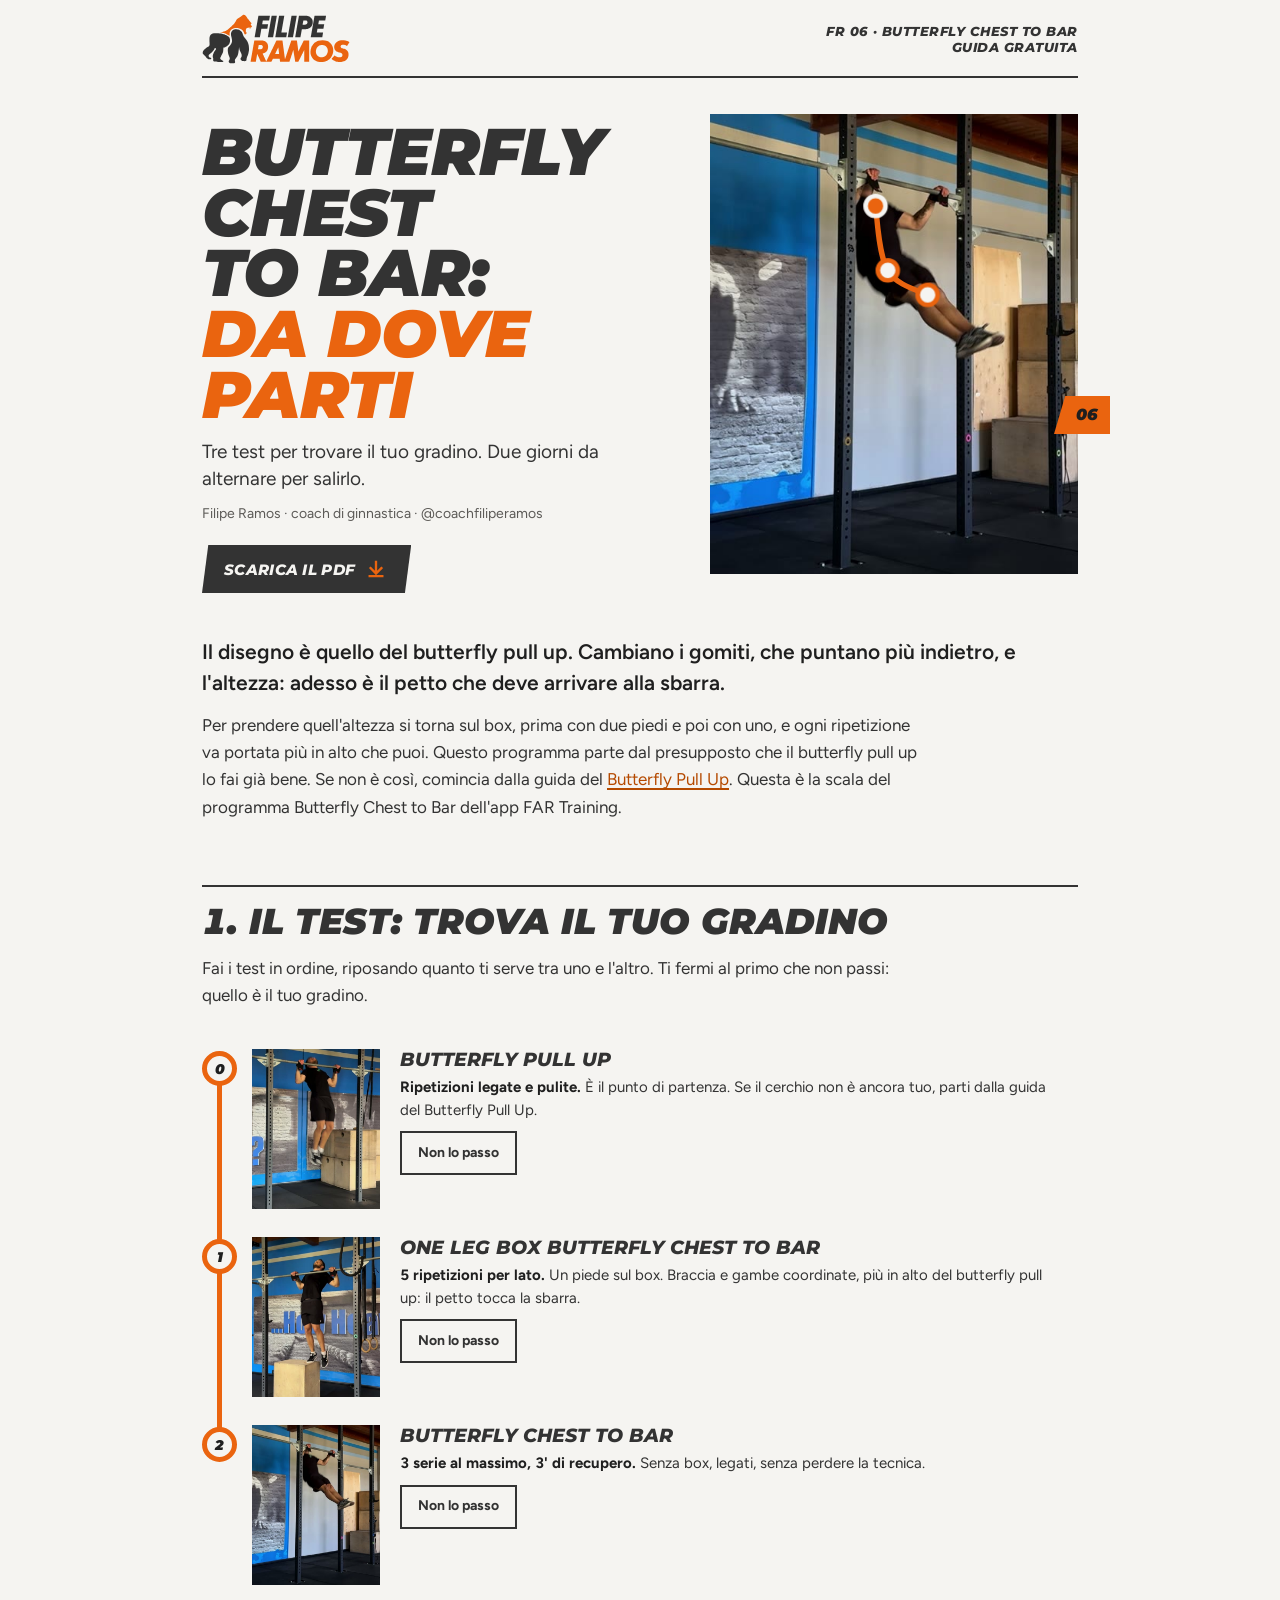
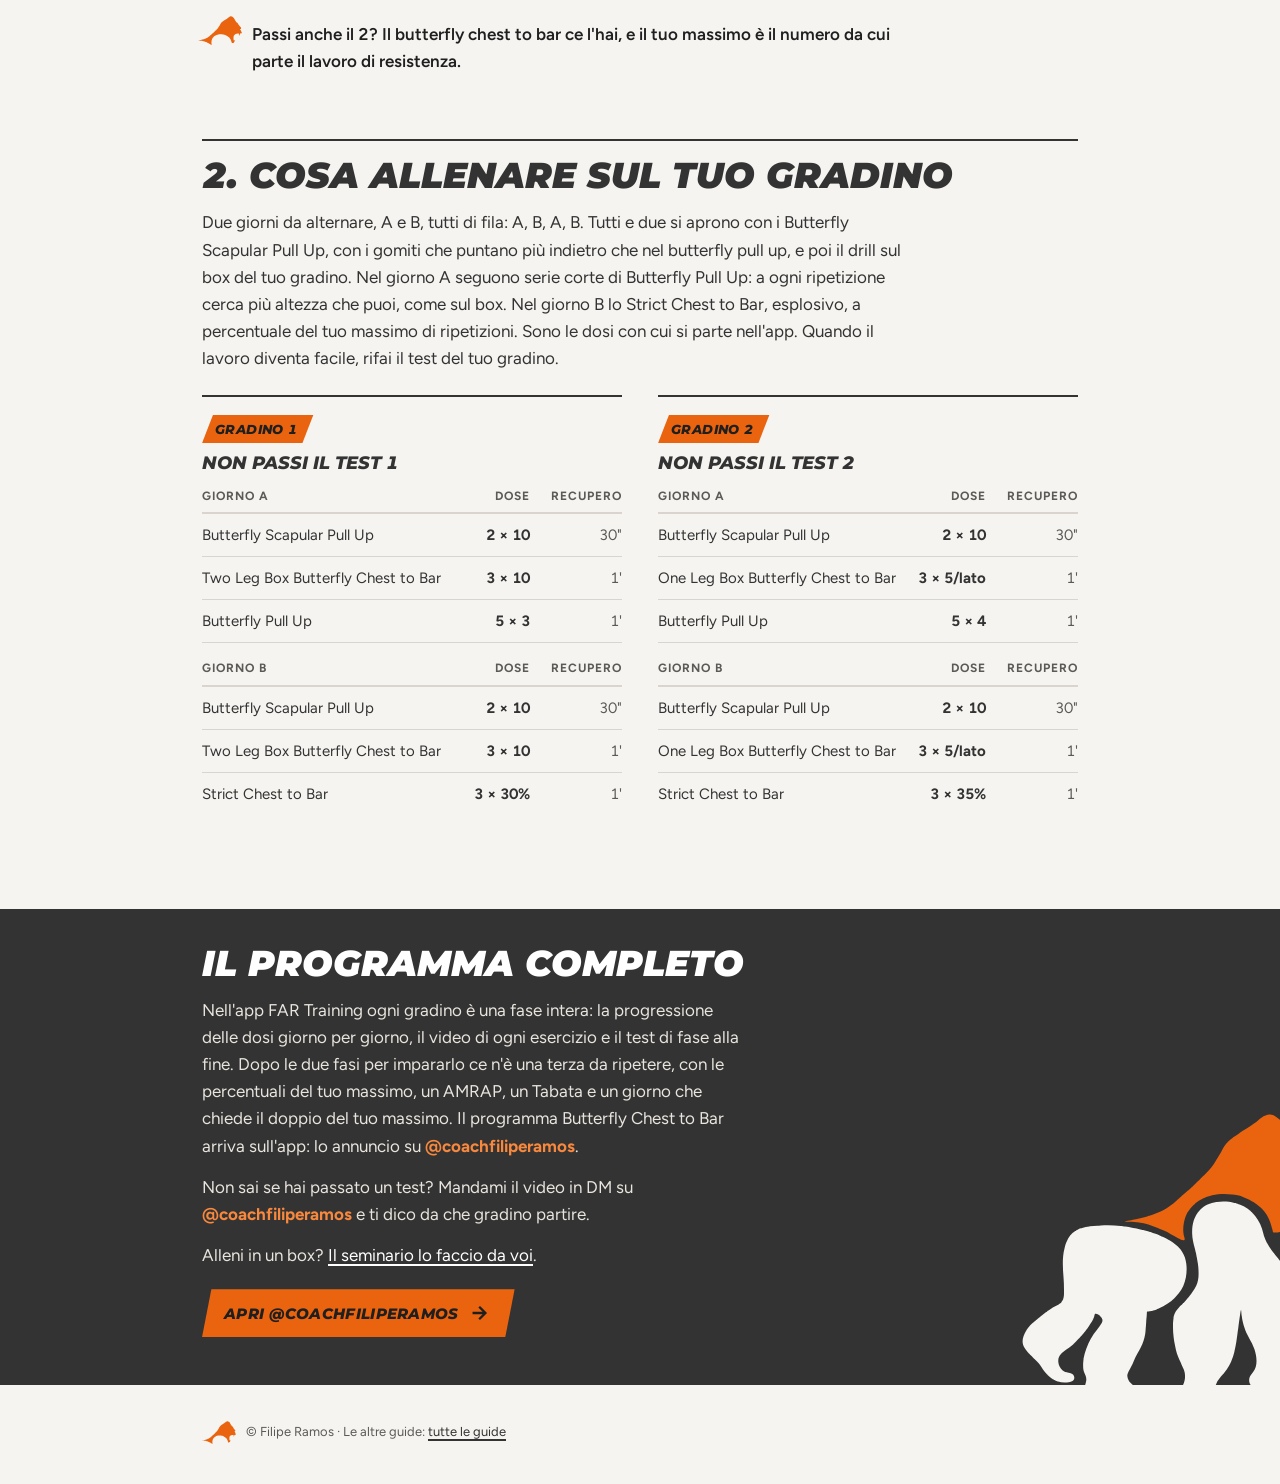
==== commit cb6834ca: "Seminario per i box: pagina nuova; fine delle guide verso @coachfiliperamos e link al seminario Co-A" ====
--- a/butterfly-chest-to-bar/index.html
+++ b/butterfly-chest-to-bar/index.html
@@ -90,8 +90,9 @@
 <section class="chiusura">
   <img class="gorilla" src="../marchio/gorilla-gesso.svg" alt="" width="300" height="297">
   <h2>Il programma completo</h2>
-  <p>Nell'app FAR Training ogni gradino è una fase intera: la progressione delle dosi giorno per giorno, il video di ogni esercizio e il test di fase alla fine. Dopo le due fasi per impararlo ce n'è una terza da ripetere, con le percentuali del tuo massimo, un AMRAP, un Tabata e un giorno che chiede il doppio del tuo massimo. Il programma Butterfly Chest to Bar arriva sull'app: segui <b>@fartraining</b> per sapere quando esce.</p>
+  <p>Nell'app FAR Training ogni gradino è una fase intera: la progressione delle dosi giorno per giorno, il video di ogni esercizio e il test di fase alla fine. Dopo le due fasi per impararlo ce n'è una terza da ripetere, con le percentuali del tuo massimo, un AMRAP, un Tabata e un giorno che chiede il doppio del tuo massimo. Il programma Butterfly Chest to Bar arriva sull'app: lo annuncio su <b>@coachfiliperamos</b>.</p>
   <p>Non sai se hai passato un test? Mandami il video in DM su <b>@coachfiliperamos</b> e ti dico da che gradino partire.</p>
+  <p class="solo-web">Alleni in un box? <a href="https://filiperamos1709-byte.github.io/guide/seminario/">Il seminario lo faccio da voi</a>.</p>
   <a class="bottone solo-web" href="https://www.instagram.com/coachfiliperamos/">Apri @coachfiliperamos</a>
 </section>
 
--- a/stile.css
+++ b/stile.css
@@ -158,6 +158,47 @@
 .carta:hover .numero { width: 64px; }
 .carta:focus-visible { outline-offset: -3px; }
 
+/* seminario: la stessa via, i movimenti al posto dei test */
+.blocchi { display: grid; gap: 8px; margin-top: 22px; }
+.blocco { padding: 18px 0 6px; border-top: 2px solid var(--grafite); }
+.blocco h3 { font-size: 22px; }
+.blocco h3 span { display: table; margin-bottom: 10px; padding: 7px 16px 7px 13px; background: var(--arancio); color: var(--nero);
+  font-size: 13px; letter-spacing: .03em; clip-path: var(--inclinato); }
+.tappe { list-style: none; margin: 16px 0 0; padding: 0; counter-reset: tappa; }
+.tappe[start="5"] { counter-reset: tappa 4; }
+.tappe li { position: relative; padding: 14px 0 14px 50px; counter-increment: tappa; font: italic 800 18px/1.2 var(--display);
+  text-transform: uppercase; color: var(--nero); }
+.tappe li::before { content: ""; position: absolute; left: 15px; top: 0; bottom: 0; width: 5px; background: var(--arancio); }
+.tappe li:first-child::before { top: 50%; }
+.tappe li:last-child::before { bottom: 50%; }
+.tappe li:only-child::before { display: none; }
+.tappe li::after { content: counter(tappa); position: absolute; left: 0; top: 50%; translate: 0 -50%; display: grid; place-items: center;
+  width: 35px; height: 35px; border-radius: 50%; background: var(--gesso); border: 5px solid var(--arancio); box-sizing: border-box;
+  font: italic 900 14px/1 var(--display); color: var(--nero); }
+.nota.cima { position: relative; margin-top: 22px; padding: 4px 0 0 50px; font-weight: 600; color: var(--nero); }
+.nota.cima::before { content: ""; position: absolute; left: -4px; top: -2px; width: 44px; height: 30px;
+  background: url("marchio/testa.svg") left center / contain no-repeat; }
+.patto { margin: 18px 0 0; border-bottom: 2px solid var(--grafite); }
+.patto div { display: grid; grid-template-columns: 92px 1fr; gap: 14px; padding: 12px 0; border-top: 1px solid var(--filetto); }
+.patto div:first-child { border-top: 2px solid var(--grafite); }
+.patto dt { padding-top: 3px; font: italic 800 13px/1.3 var(--display); text-transform: uppercase; letter-spacing: .03em; color: var(--tenue); }
+.patto dd { margin: 0; max-width: 52ch; }
+.seminario section > .bottone { margin-top: 4px; }
+
+/* indice: l'invito ai box, dopo le guide */
+.invito { position: relative; display: block; margin-top: 36px; padding: 22px 76px 24px 0; border-bottom: 2px solid var(--grafite);
+  color: var(--grafite); text-decoration: none; transition: background-color .2s ease-out; }
+.invito h2 { margin: 0; padding: 0; border: 0; font-size: 24px; }
+.invito h2 span { color: var(--arancio); }
+.invito p { margin: 6px 0 0; font-size: 15px; line-height: 1.45; }
+.invito::after { content: ""; position: absolute; right: calc(50% - 50vw); top: 50%; translate: 0 -50%; width: 52px; height: 44px;
+  background: var(--arancio); clip-path: polygon(22% 0, 100% 0, 100% 100%, 0 100%); transition: width .25s cubic-bezier(.16, 1, .3, 1); }
+.invito::before { content: ""; position: absolute; z-index: 1; right: calc(50% - 50vw + 14px); top: 50%; translate: 0 -50%; width: 18px; height: 18px;
+  background: var(--nero); -webkit-mask: var(--freccia) center / contain no-repeat; mask: var(--freccia) center / contain no-repeat; }
+.invito:hover { background: var(--carta); }
+.invito:hover::after { width: 64px; }
+.invito:focus-visible { outline-offset: -3px; }
+
 /* schermi larghi */
 @media (min-width: 720px) {
   .guida { max-width: 940px; padding-left: 32px; padding-right: 32px; }
@@ -184,6 +225,13 @@
   .carta h2 { font-size: 24px; }
   .carta .numero { right: -32px; width: 64px; }
   .carta:hover .numero { width: 80px; }
+  .blocchi { grid-template-columns: 1fr 1fr; column-gap: 36px; }
+  .patto div { grid-template-columns: 120px 1fr; }
+  .invito { padding-right: 96px; }
+  .invito h2 { font-size: 28px; }
+  .invito::after { right: -32px; width: 64px; }
+  .invito::before { right: -6px; }
+  .invito:hover::after { width: 80px; }
 }
 
 /* moto: la traccia si disegna una volta, all'apertura */
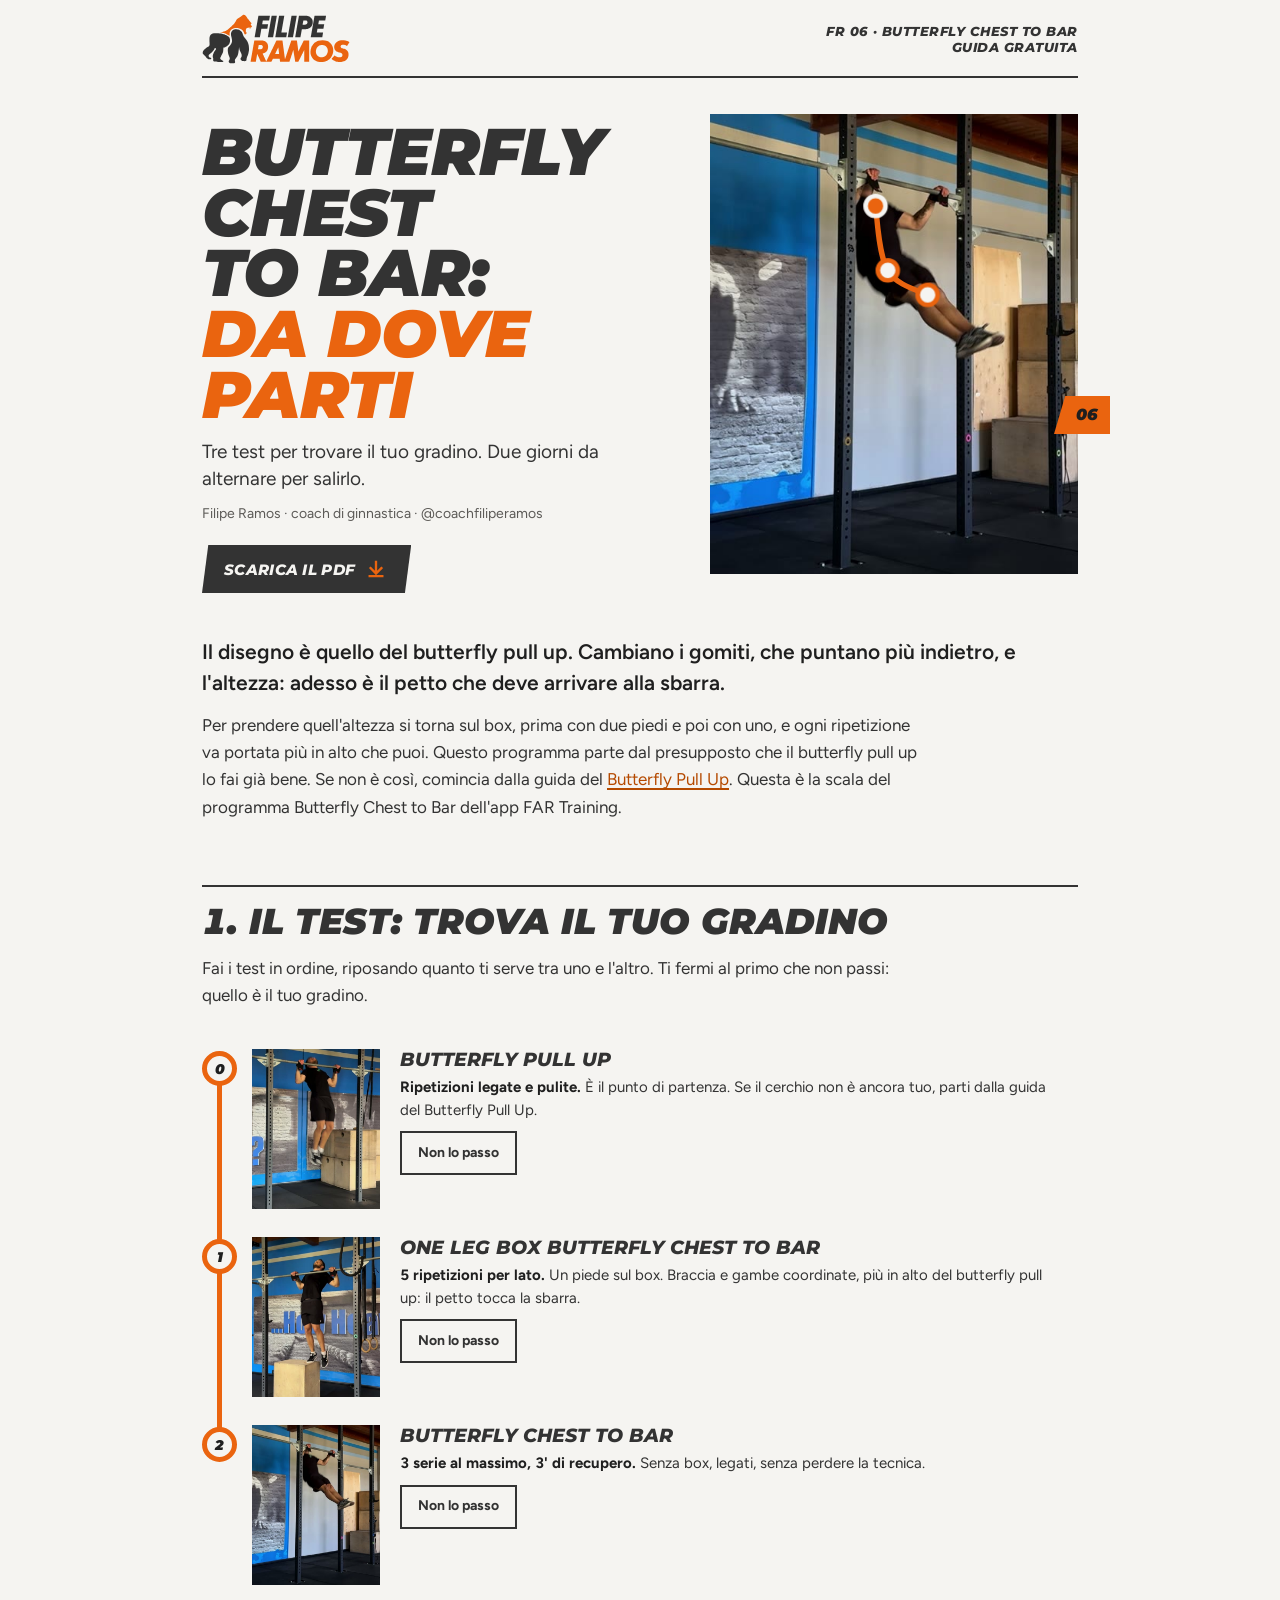
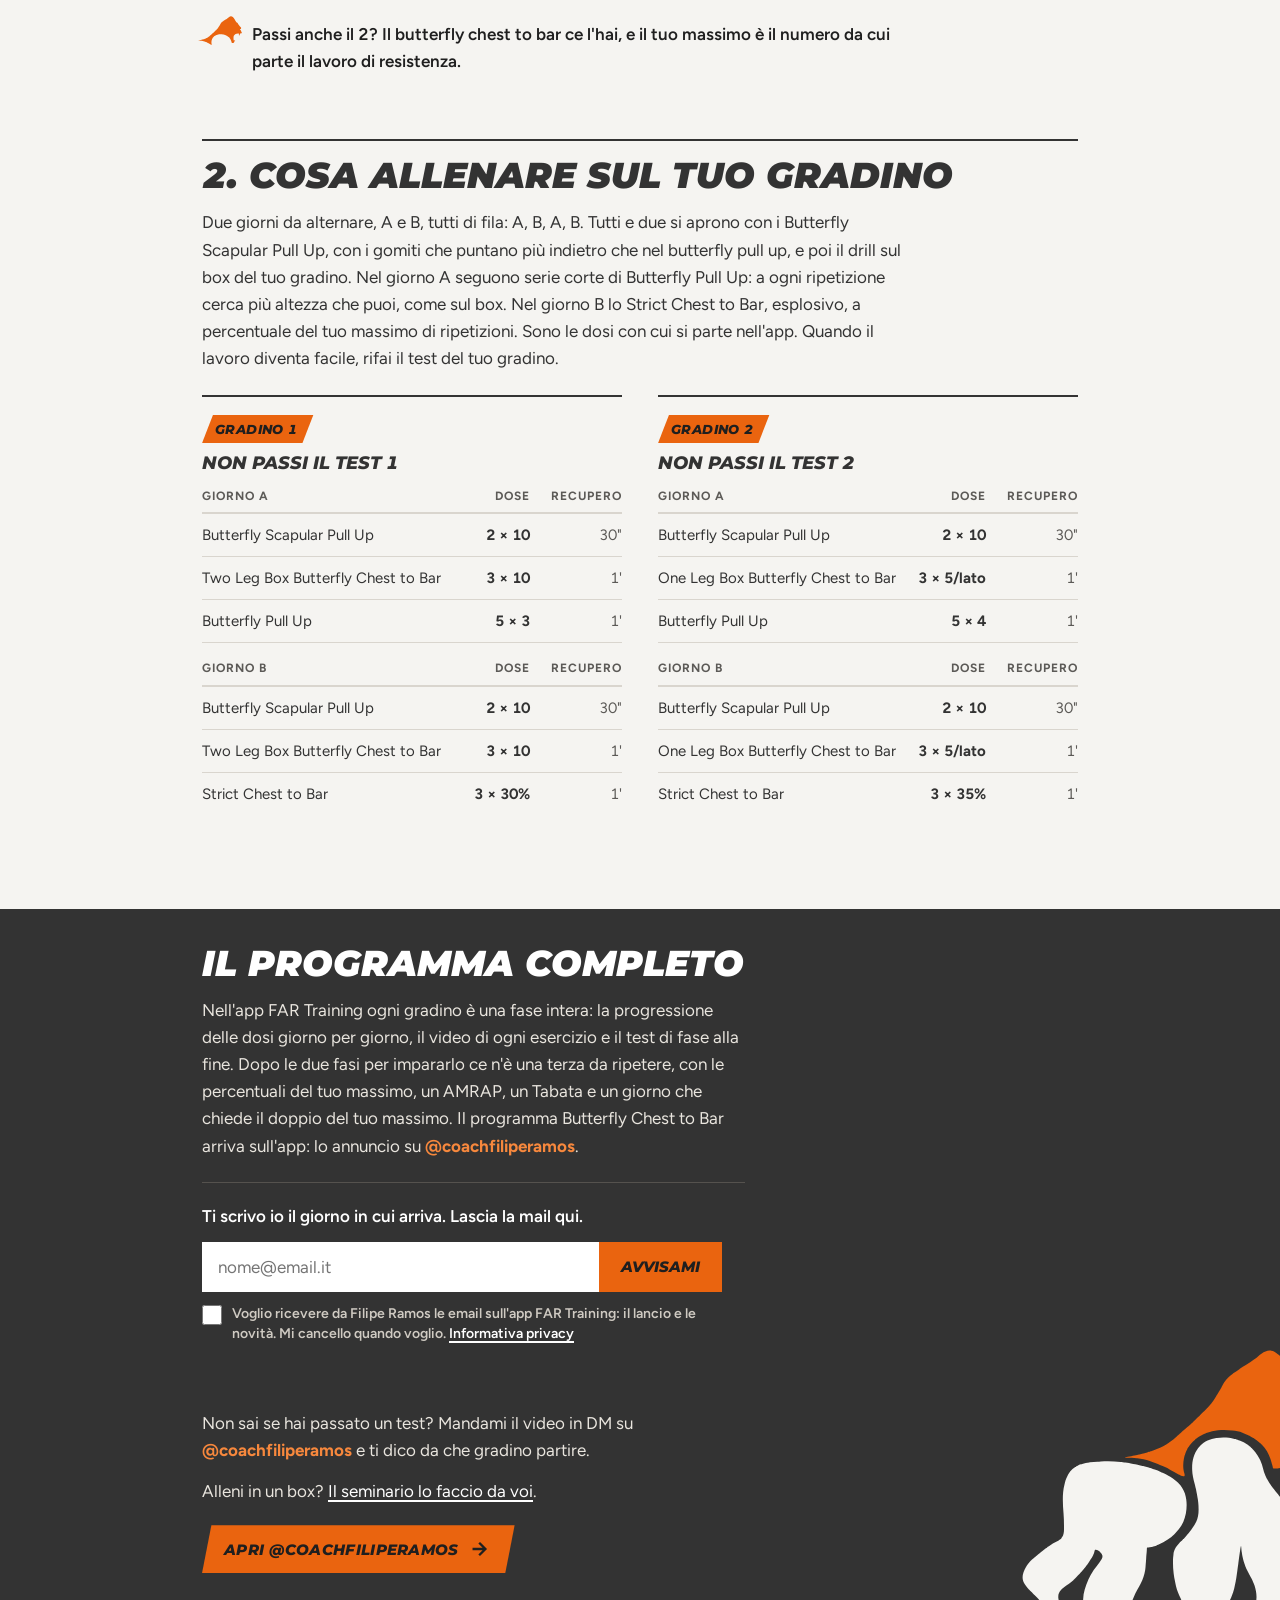
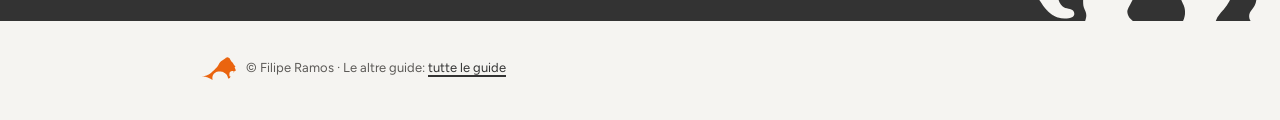
==== commit 4ba8394e: "Guide: lista d'attesa FAR nel finale (email + consenso) e informativa privacy Co-Authored-By: Claude" ====
--- a/butterfly-chest-to-bar/index.html
+++ b/butterfly-chest-to-bar/index.html
@@ -11,6 +11,7 @@
 <link rel="stylesheet" href="../stile.css">
 <link rel="icon" href="../marchio/testa.svg" type="image/svg+xml">
 <script src="../via.js" defer></script>
+<script src="../lista.js" defer></script>
 </head>
 <body>
 <main class="guida">
@@ -91,6 +92,14 @@
   <img class="gorilla" src="../marchio/gorilla-gesso.svg" alt="" width="300" height="297">
   <h2>Il programma completo</h2>
   <p>Nell'app FAR Training ogni gradino è una fase intera: la progressione delle dosi giorno per giorno, il video di ogni esercizio e il test di fase alla fine. Dopo le due fasi per impararlo ce n'è una terza da ripetere, con le percentuali del tuo massimo, un AMRAP, un Tabata e un giorno che chiede il doppio del tuo massimo. Il programma Butterfly Chest to Bar arriva sull'app: lo annuncio su <b>@coachfiliperamos</b>.</p>
+  <form class="lista solo-web" method="post">
+    <label for="email-lista">Ti scrivo io il giorno in cui arriva. Lascia la mail qui.</label>
+    <div class="riga"><input type="email" id="email-lista" name="email" required maxlength="254" autocomplete="email" placeholder="nome@email.it"><button type="submit">Avvisami</button></div>
+    <label class="spunta"><input type="checkbox" name="consenso" value="si" required><span>Voglio ricevere da Filipe Ramos le email sull'app FAR Training: il lancio e le novità. Mi cancello quando voglio. <a href="../privacy/">Informativa privacy</a></span></label>
+    <input class="trappola" type="text" name="sito" tabindex="-1" autocomplete="off" aria-hidden="true">
+    <input type="hidden" name="pagina" value="">
+    <p class="esito-lista" aria-live="polite"></p>
+  </form>
   <p>Non sai se hai passato un test? Mandami il video in DM su <b>@coachfiliperamos</b> e ti dico da che gradino partire.</p>
   <p class="solo-web">Alleni in un box? <a href="https://filiperamos1709-byte.github.io/guide/seminario/">Il seminario lo faccio da voi</a>.</p>
   <a class="bottone solo-web" href="https://www.instagram.com/coachfiliperamos/">Apri @coachfiliperamos</a>
--- a/stile.css
+++ b/stile.css
@@ -78,6 +78,8 @@
 .scala li.oltre::before { width: 0; background: none; border-left: 5px dashed var(--filetto); }
 .scala img { width: 92px; height: 115px; object-fit: cover; display: block; background: var(--filetto); }
 .scala li div { min-width: 0; }
+/* test ancora senza foto: il testo prende tutta la riga */
+.scala li.senza-foto, .scala.tre li.senza-foto { grid-template-columns: 1fr; }
 .scala p { margin: 6px 0 0; font-size: 15px; line-height: 1.5; }
 .n { position: absolute; left: 0; top: 16px; z-index: 1; display: grid; place-items: center; width: 35px; height: 35px; margin: 0;
   border-radius: 50%; background: var(--gesso); border: 5px solid var(--arancio); color: var(--nero);
@@ -111,6 +113,7 @@
 .fase.tuo td small, .fase.tuo td:nth-child(3) { color: #C9C4BC; }
 .fase.tuo b { color: var(--carta); }
 .foto-fase { display: none; }
+.nota-fase { margin: 10px 0 0; font-size: 14px; line-height: 1.45; color: var(--tenue); }
 table { width: 100%; border-collapse: collapse; margin-top: 14px; font-size: 15px; }
 th { text-align: left; color: var(--tenue); font-weight: 700; font-size: 12px; text-transform: uppercase; letter-spacing: .08em;
   padding: 0 0 6px; border-bottom: 2px solid var(--filetto); }
@@ -292,6 +295,7 @@
   th { font-size: 8.5px; padding-bottom: 3px; border-bottom-width: 1.5px; }
   tr.giorno th { padding-top: 8px; }
   td { padding: 4.5px 0; }
+  .nota-fase { margin-top: 4px; font-size: 9px; line-height: 1.35; }
   td:nth-child(2), th:nth-child(2) { width: 54px; }
   td:nth-child(3), th:nth-child(3) { width: 62px; }
   /* nove gradini con due giorni ciascuno: devono stare in una pagina */
@@ -314,3 +318,20 @@
   .chiusura b { color: var(--arancio-testo); }
   .chiusura > :not(.gorilla) { max-width: none; }
 }
+
+/* lista d'attesa FAR, dentro la chiusura */
+.lista { margin: 22px 0 26px; padding: 20px 0 0; border-top: 1px solid #55524E; }
+.lista > label { display: block; font-weight: 600; color: var(--carta); margin-bottom: 12px; }
+.lista .riga { display: flex; gap: 0; max-width: 520px; }
+.lista input[type="email"] { flex: 1; min-width: 0; min-height: 50px; padding: 0 14px; border: 2px solid var(--carta); border-right: 0;
+  background: var(--carta); color: var(--nero); font: 400 17px/1 var(--lettura); border-radius: 0; }
+.lista input[type="email"]:focus-visible { outline: 3px solid var(--arancio); outline-offset: 0; }
+.lista button { min-height: 50px; padding: 0 20px; border: 2px solid var(--arancio); background: var(--arancio); color: var(--nero);
+  font: italic 800 15px/1 var(--display); text-transform: uppercase; cursor: pointer; }
+.lista button:hover { background: #F07A2E; }
+.lista button:disabled { opacity: .6; cursor: wait; }
+.lista .spunta { display: flex; gap: 10px; align-items: flex-start; margin-top: 12px; max-width: 520px; font-size: 14px; line-height: 1.45; color: #CFCAC2; }
+.lista .spunta input { flex: none; width: 20px; height: 20px; margin: 1px 0 0; accent-color: var(--arancio); }
+.lista .trappola { position: absolute; left: -9999px; width: 1px; height: 1px; opacity: 0; }
+.lista .esito-lista { margin: 12px 0 0; font-weight: 700; color: #F7883D; min-height: 1.6em; }
+.lista.fatto .riga, .lista.fatto .spunta { display: none; }
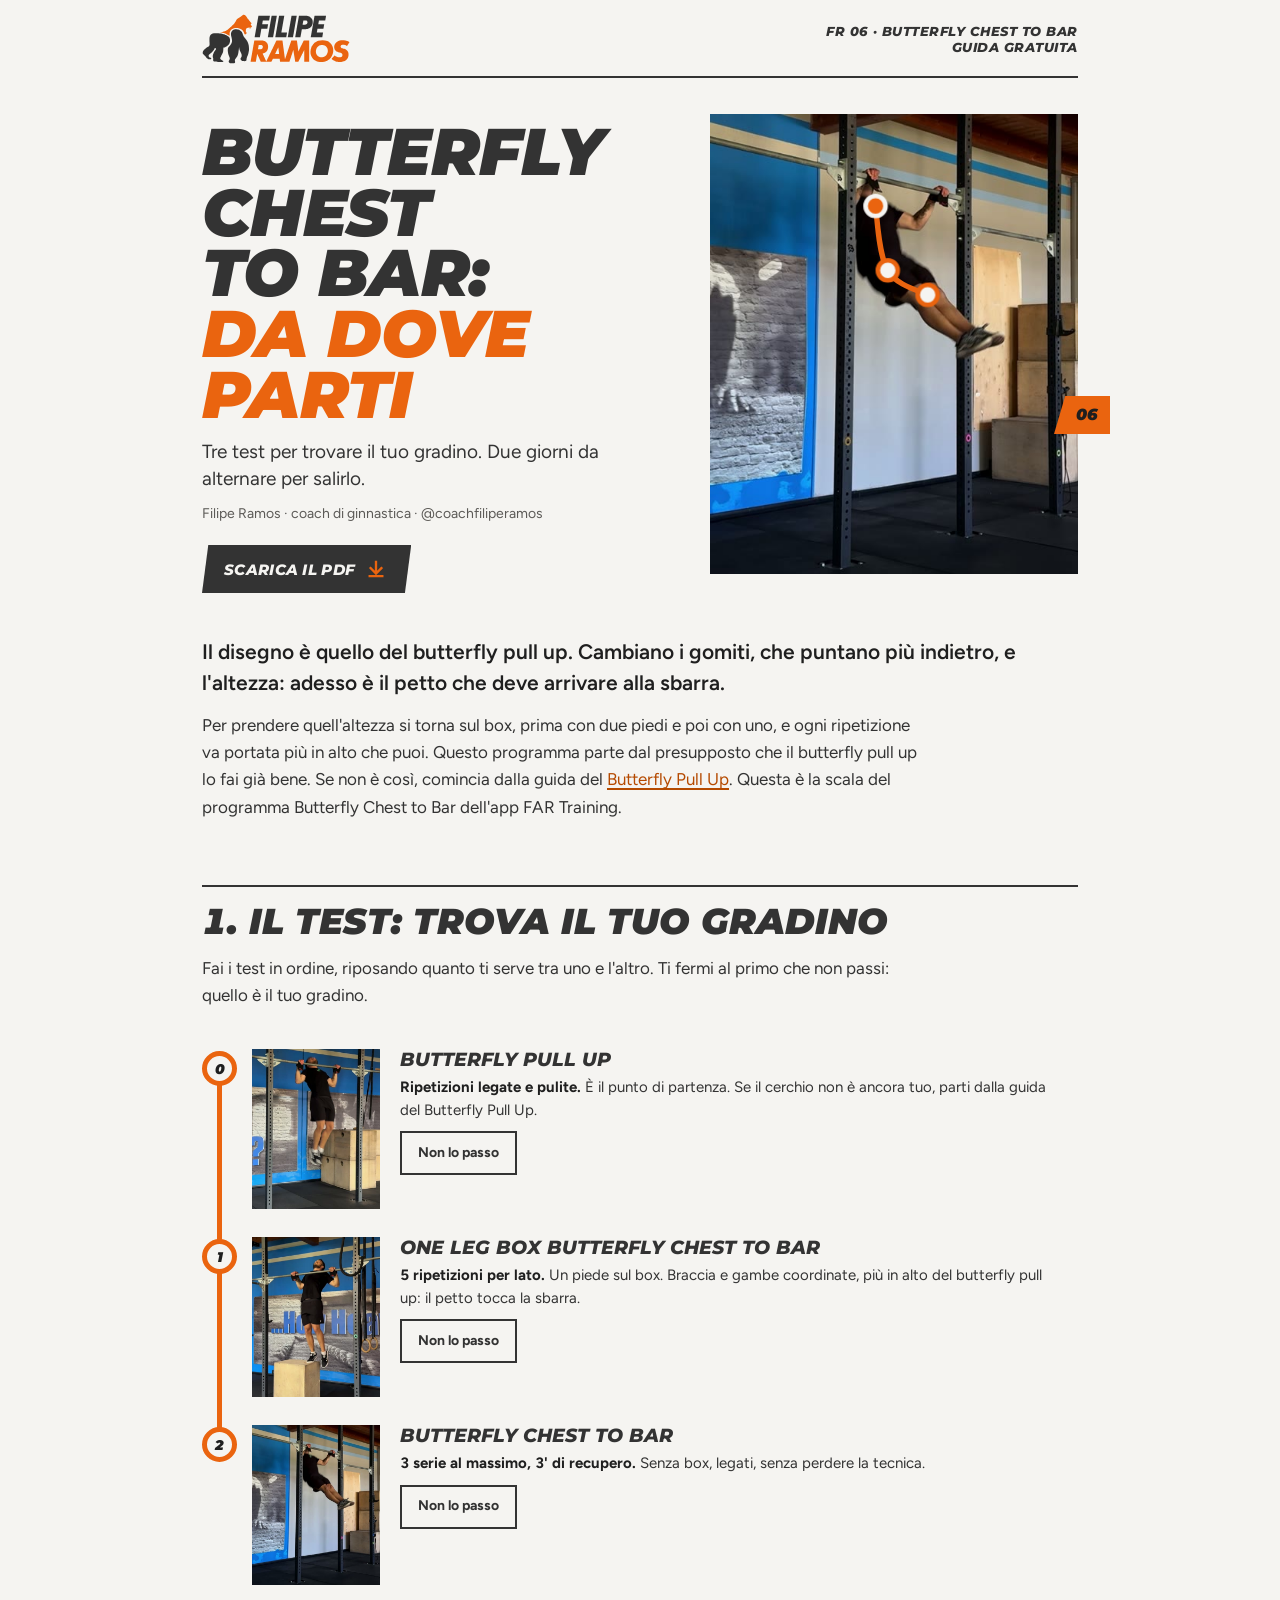
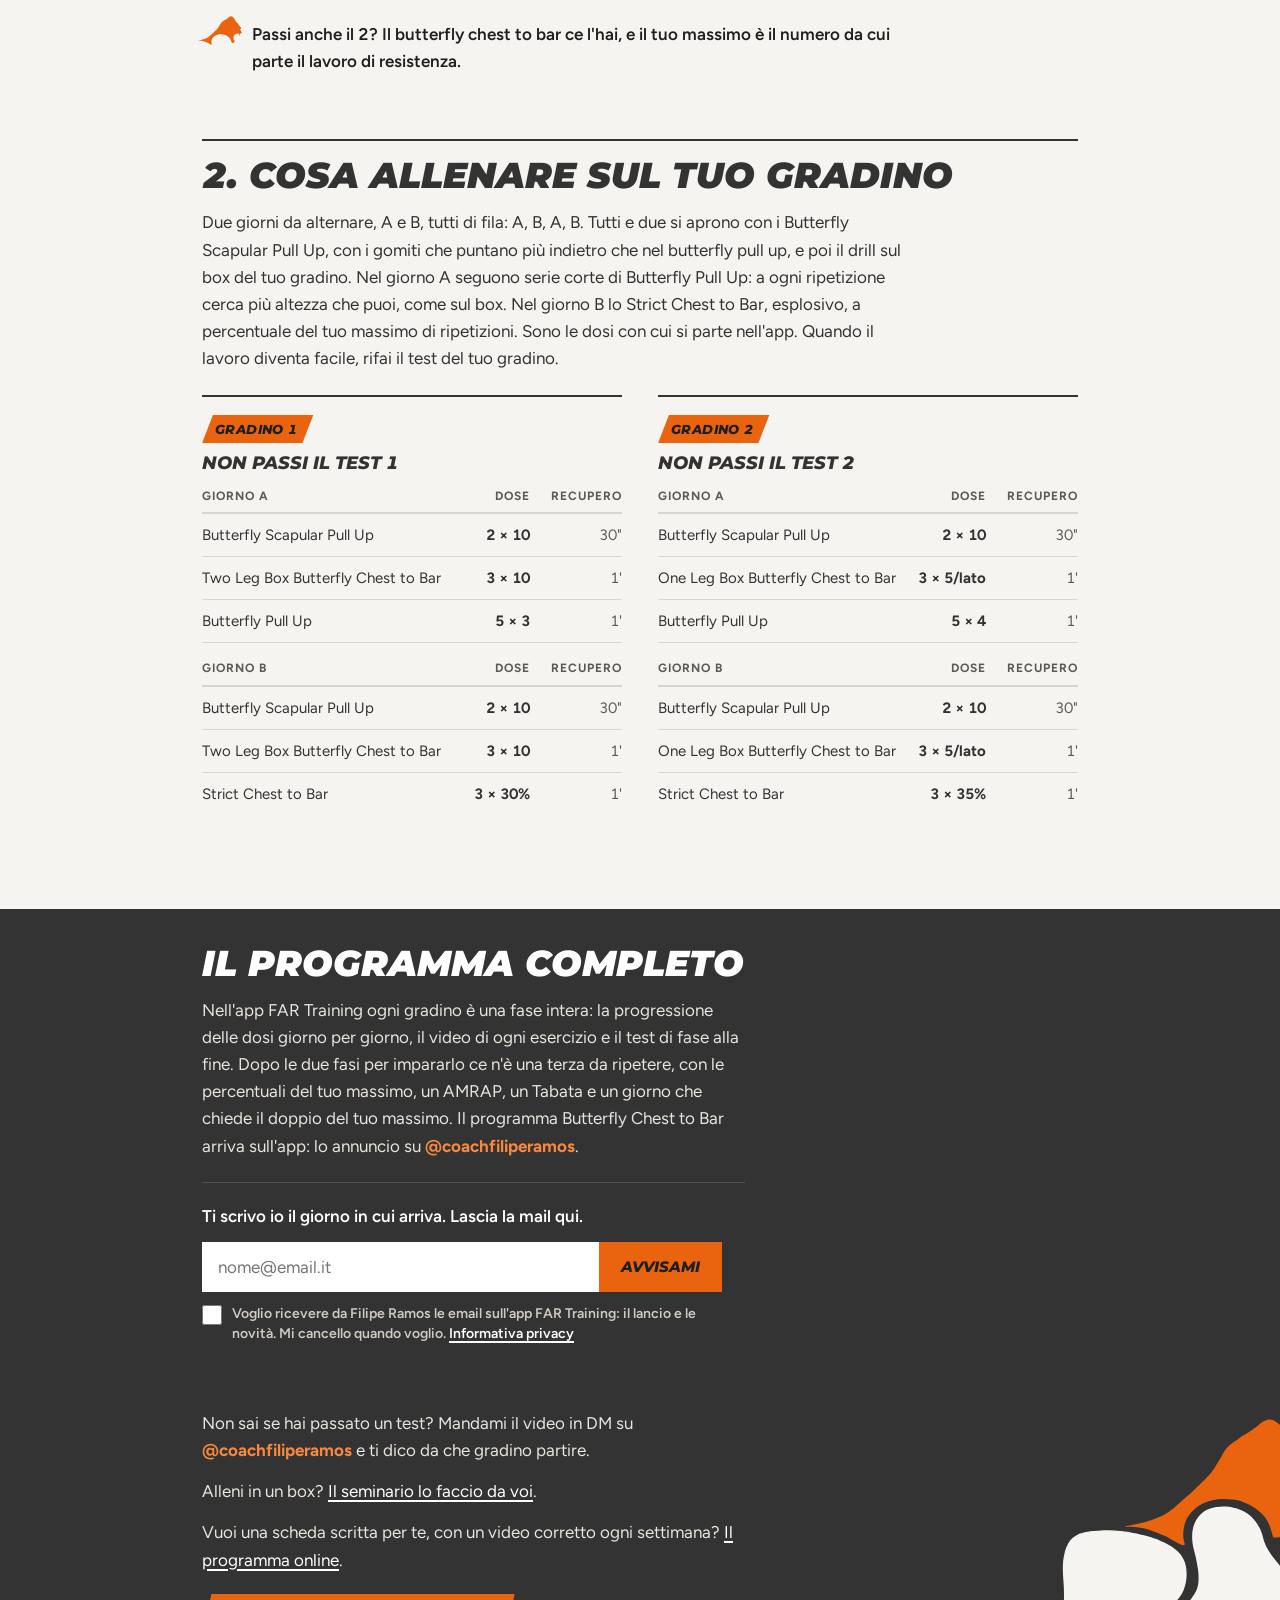
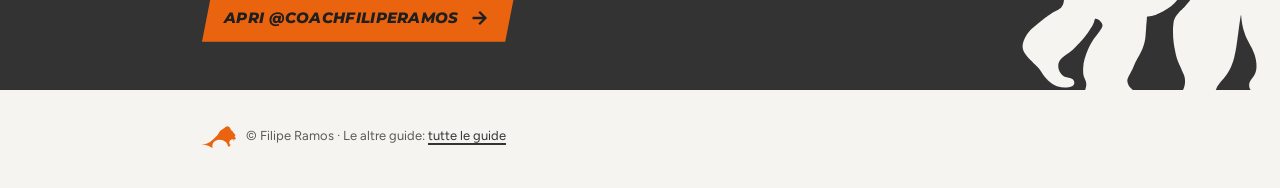
==== commit 40e0f89c: "Programma online: pagina nuova e link nel finale delle 9 guide Co-Authored-By: Claude Opus 5.5 <nore" ====
--- a/butterfly-chest-to-bar/index.html
+++ b/butterfly-chest-to-bar/index.html
@@ -102,6 +102,7 @@
   </form>
   <p>Non sai se hai passato un test? Mandami il video in DM su <b>@coachfiliperamos</b> e ti dico da che gradino partire.</p>
   <p class="solo-web">Alleni in un box? <a href="https://filiperamos1709-byte.github.io/guide/seminario/">Il seminario lo faccio da voi</a>.</p>
+  <p class="solo-web">Vuoi una scheda scritta per te, con un video corretto ogni settimana? <a href="https://filiperamos1709-byte.github.io/guide/programma-online/">Il programma online</a>.</p>
   <a class="bottone solo-web" href="https://www.instagram.com/coachfiliperamos/">Apri @coachfiliperamos</a>
 </section>
 
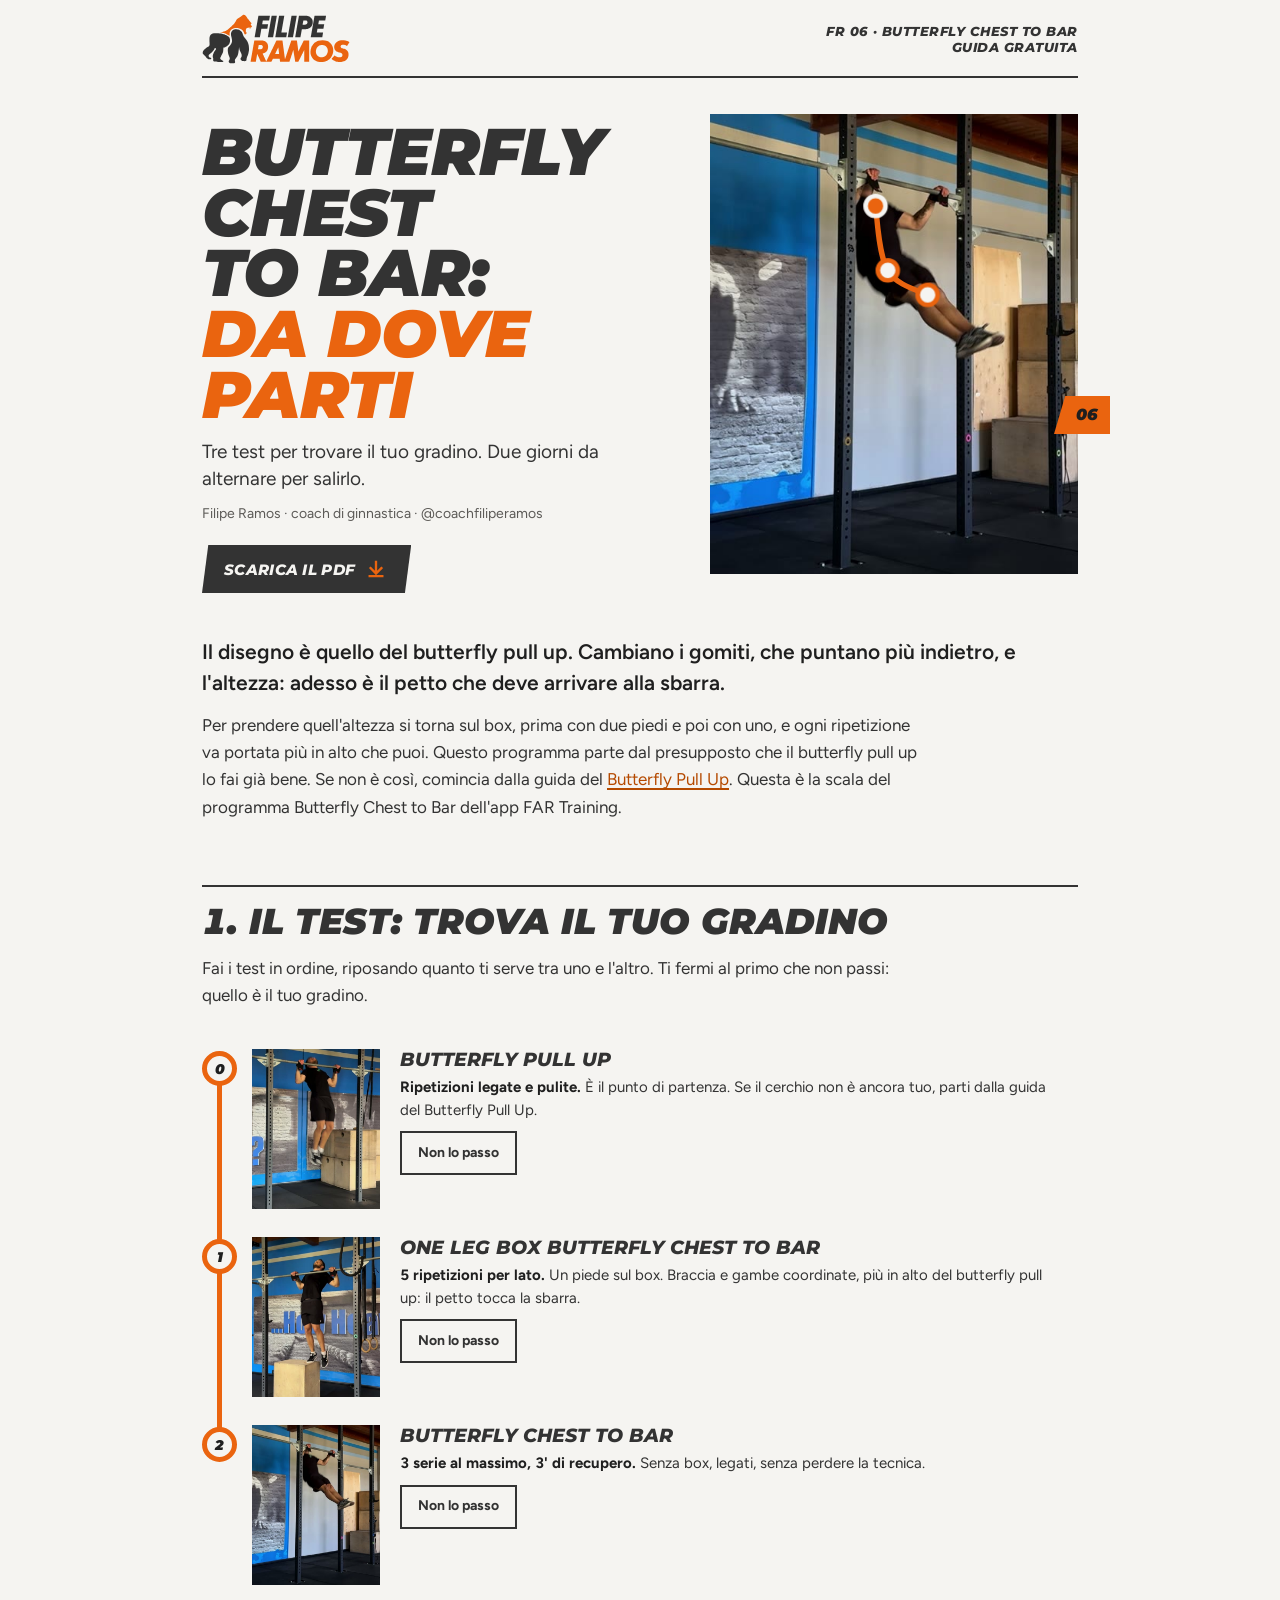
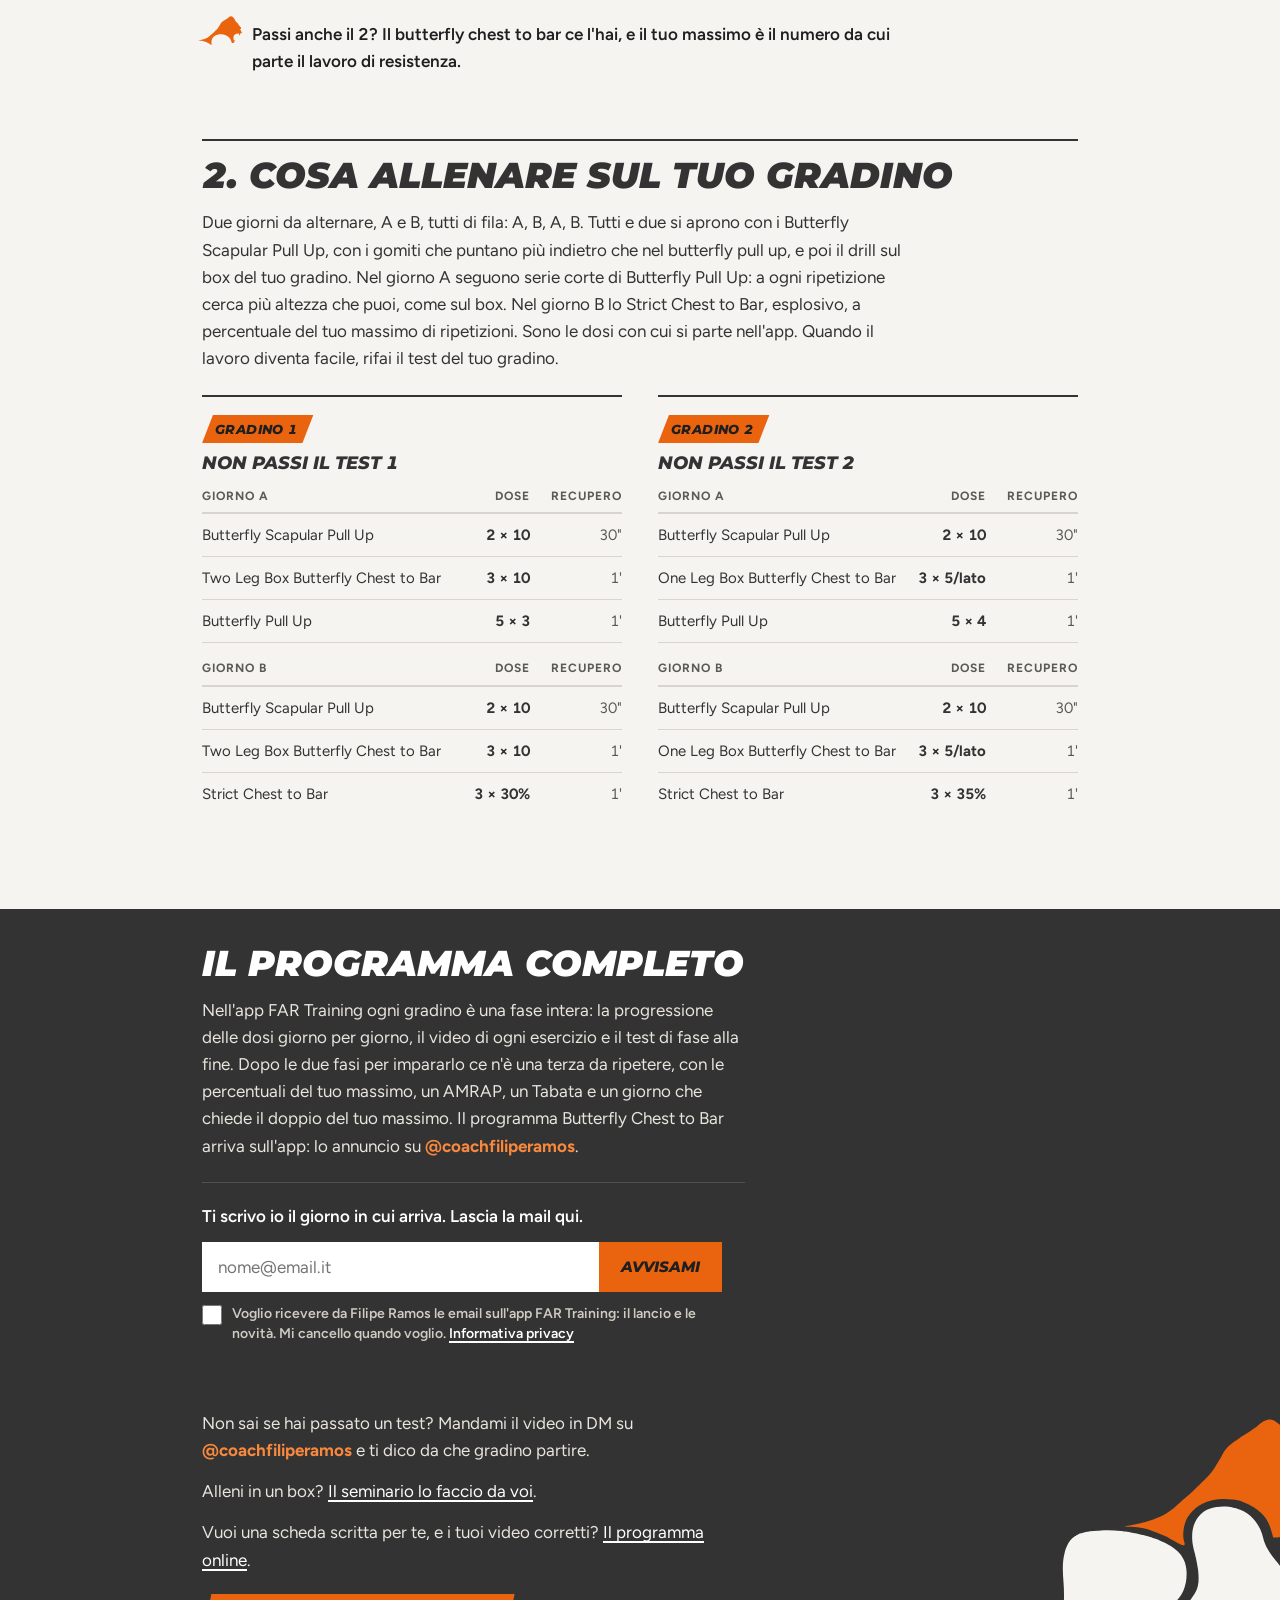
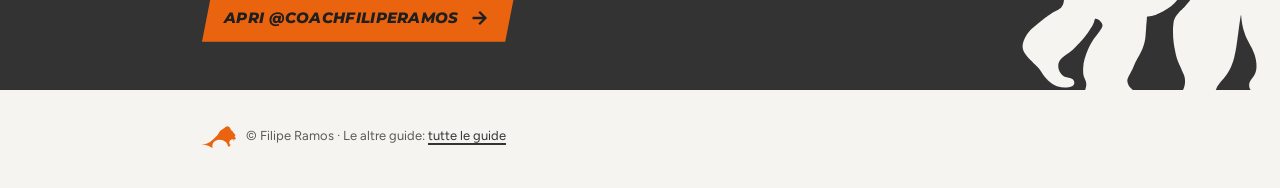
==== commit 144221d8: "Programma online: correzioni video senza limite settimanale Co-Authored-By: Claude Opus 5.5 <noreply" ====
--- a/butterfly-chest-to-bar/index.html
+++ b/butterfly-chest-to-bar/index.html
@@ -102,7 +102,7 @@
   </form>
   <p>Non sai se hai passato un test? Mandami il video in DM su <b>@coachfiliperamos</b> e ti dico da che gradino partire.</p>
   <p class="solo-web">Alleni in un box? <a href="https://filiperamos1709-byte.github.io/guide/seminario/">Il seminario lo faccio da voi</a>.</p>
-  <p class="solo-web">Vuoi una scheda scritta per te, con un video corretto ogni settimana? <a href="https://filiperamos1709-byte.github.io/guide/programma-online/">Il programma online</a>.</p>
+  <p class="solo-web">Vuoi una scheda scritta per te, e i tuoi video corretti? <a href="https://filiperamos1709-byte.github.io/guide/programma-online/">Il programma online</a>.</p>
   <a class="bottone solo-web" href="https://www.instagram.com/coachfiliperamos/">Apri @coachfiliperamos</a>
 </section>
 
